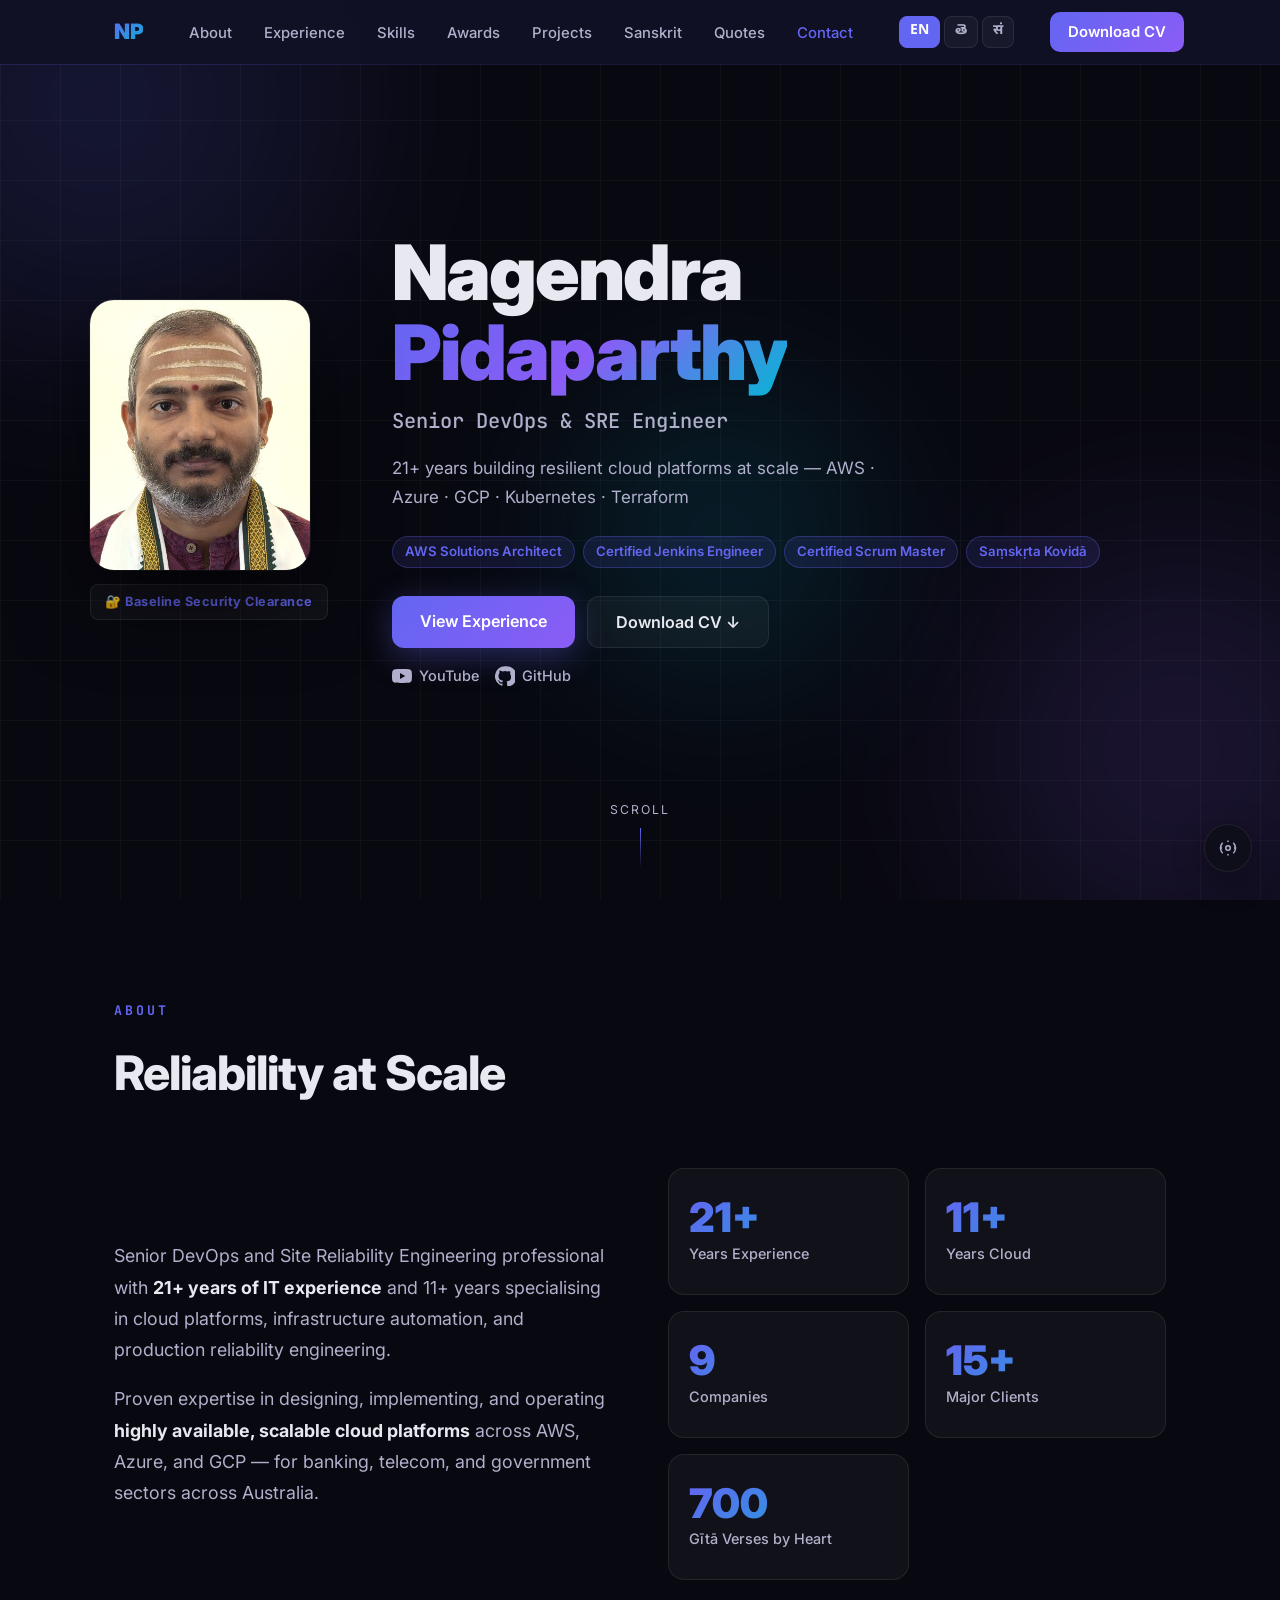
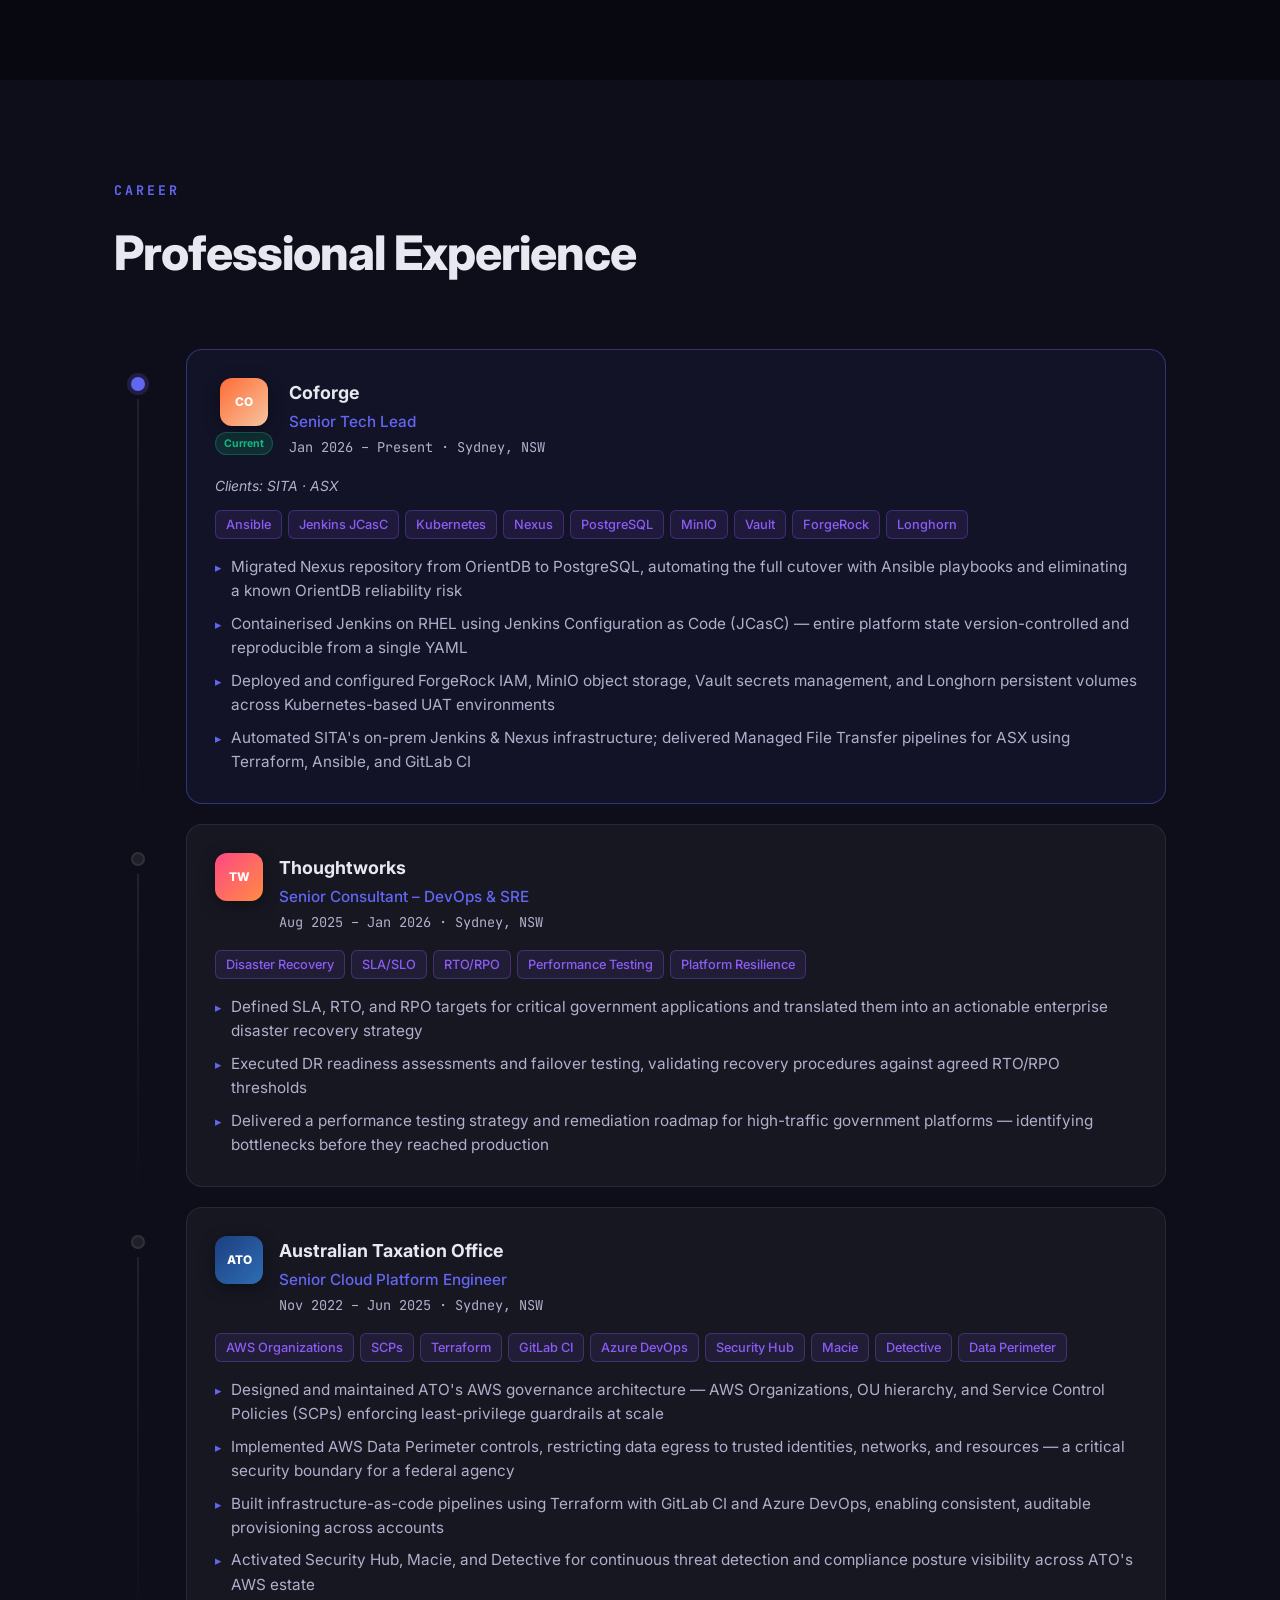
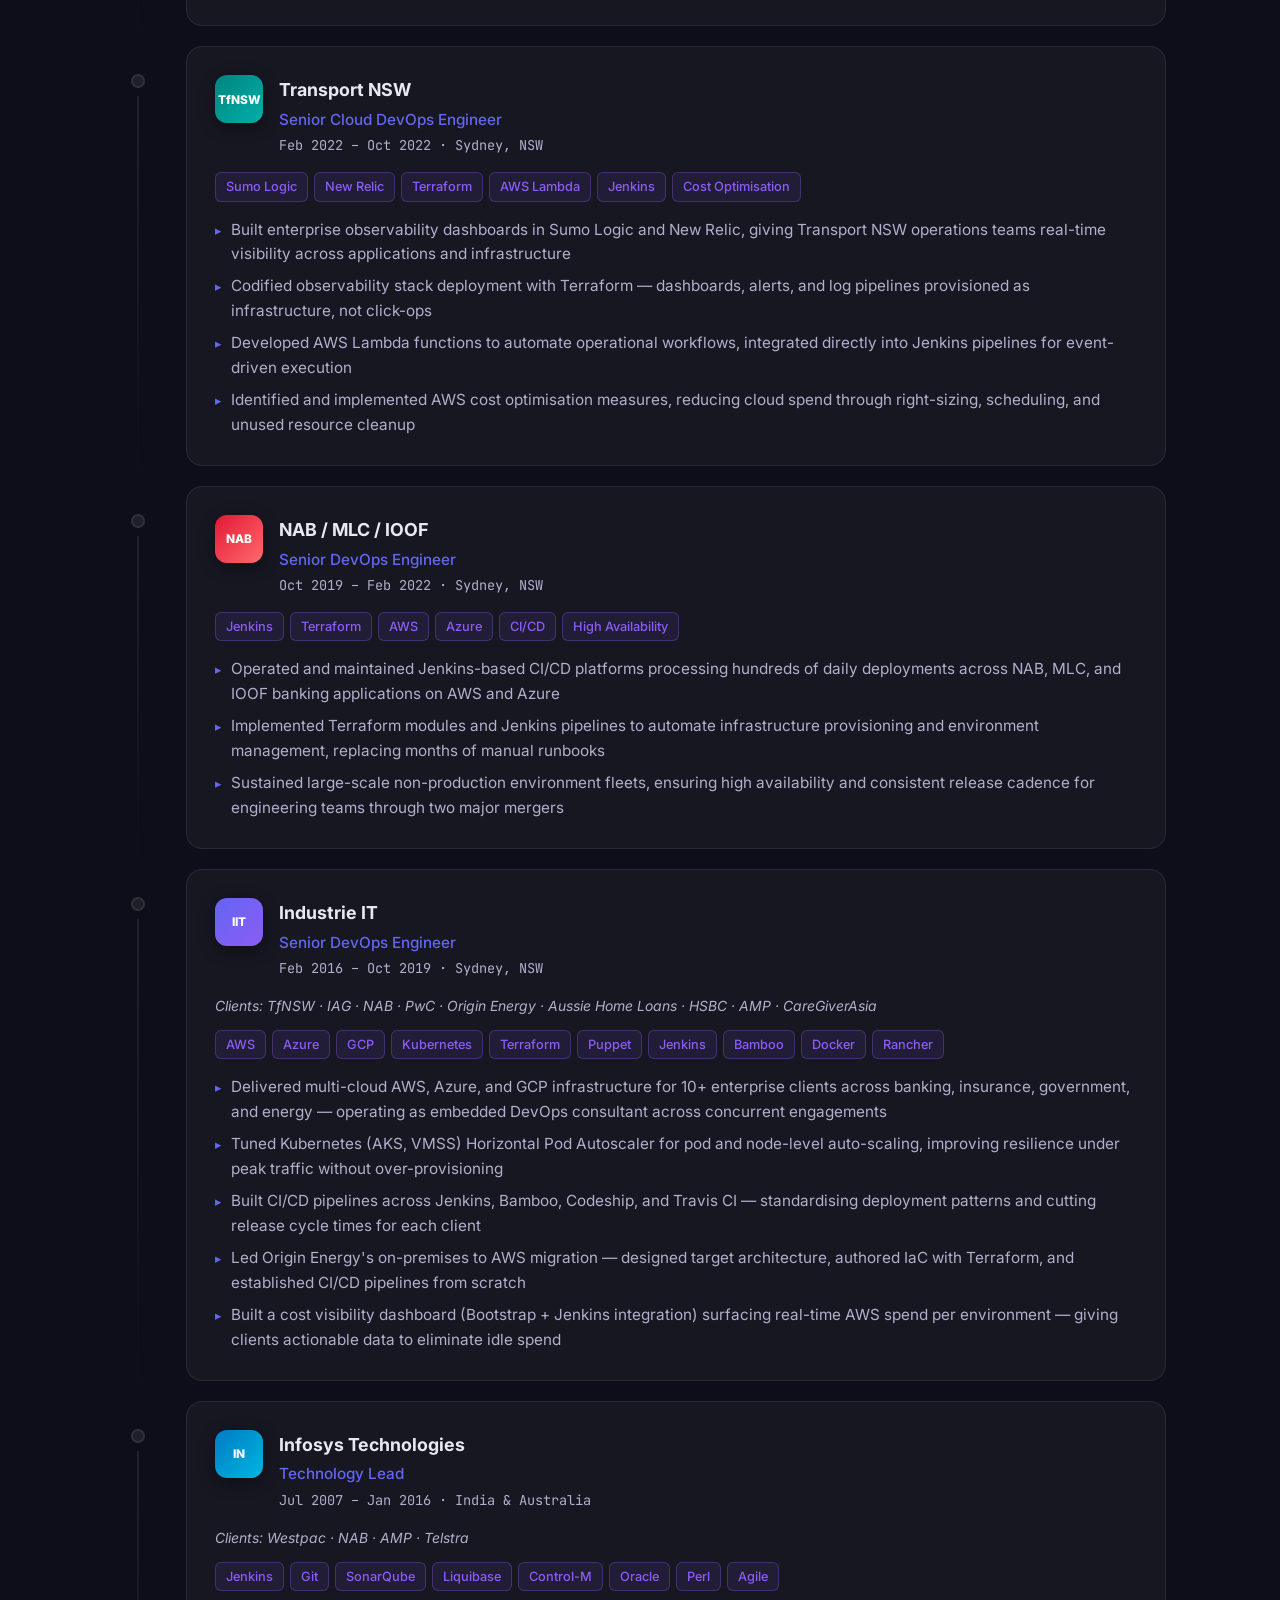
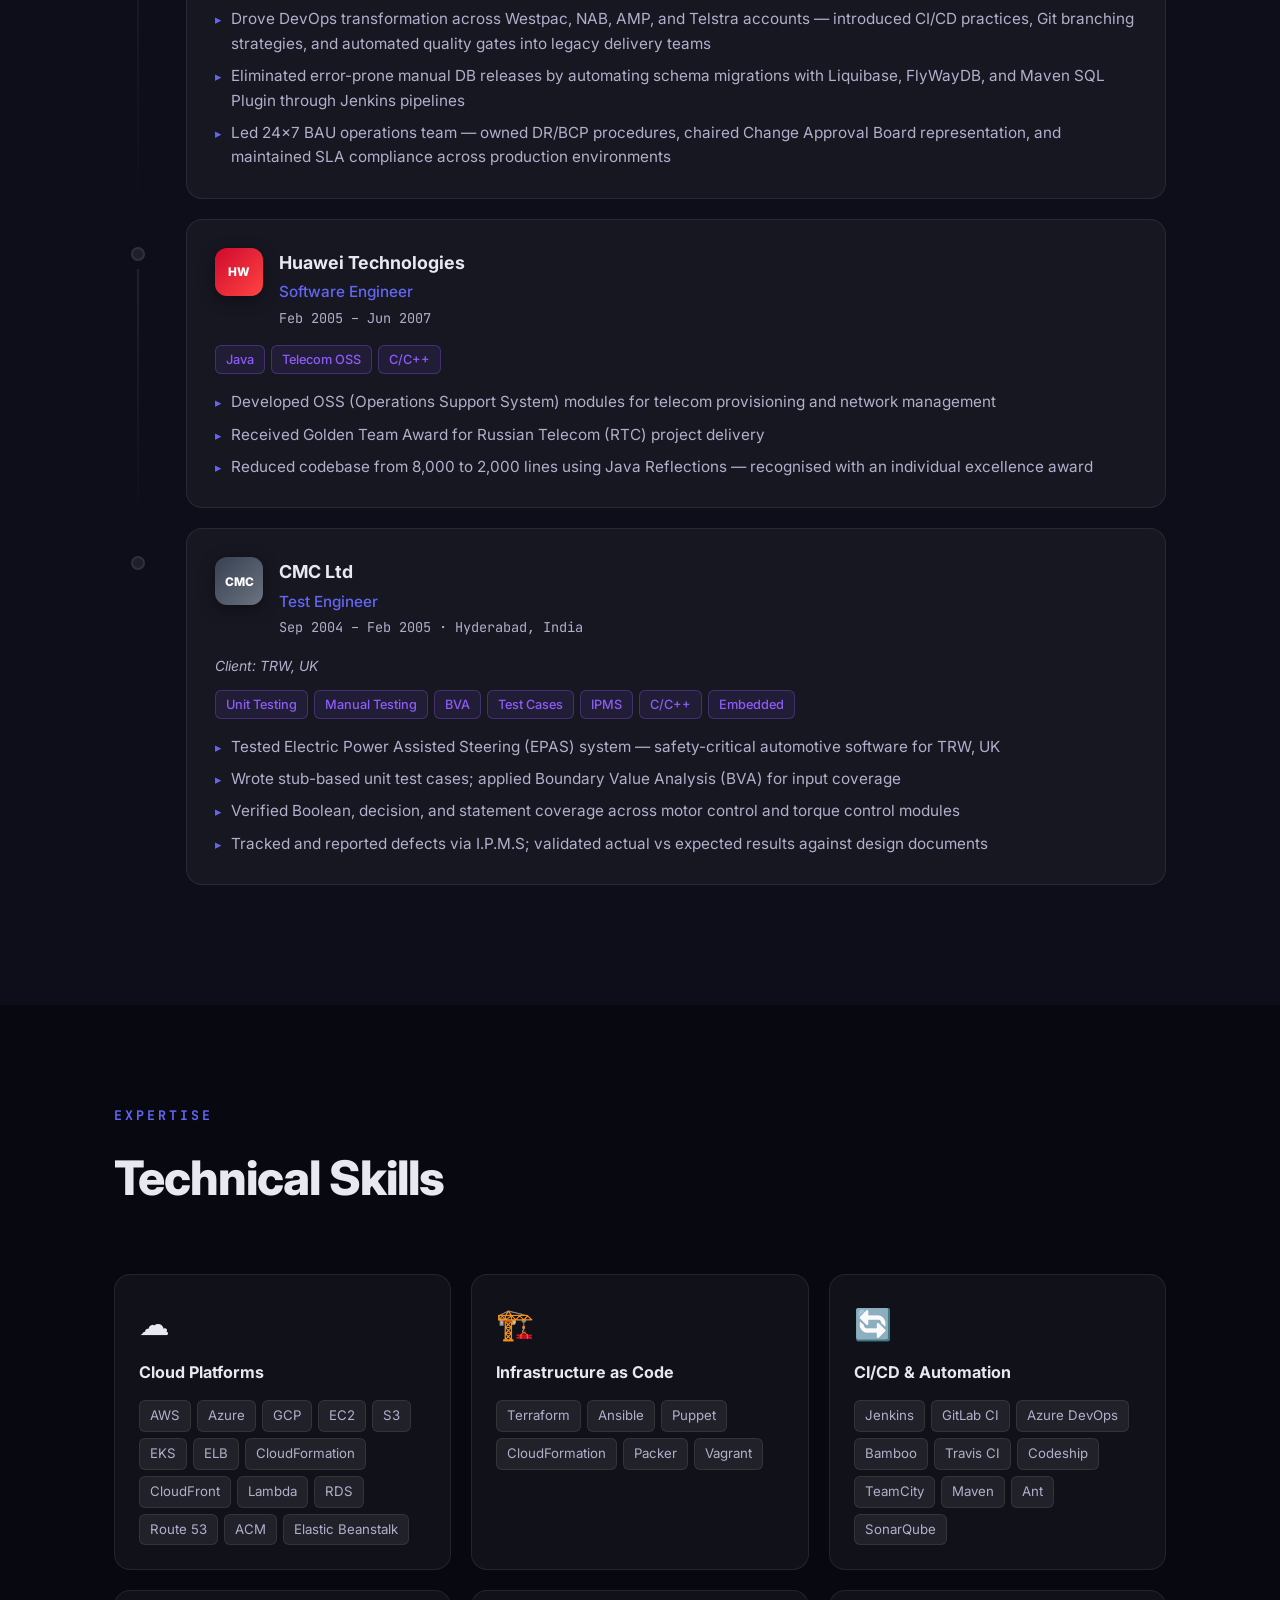
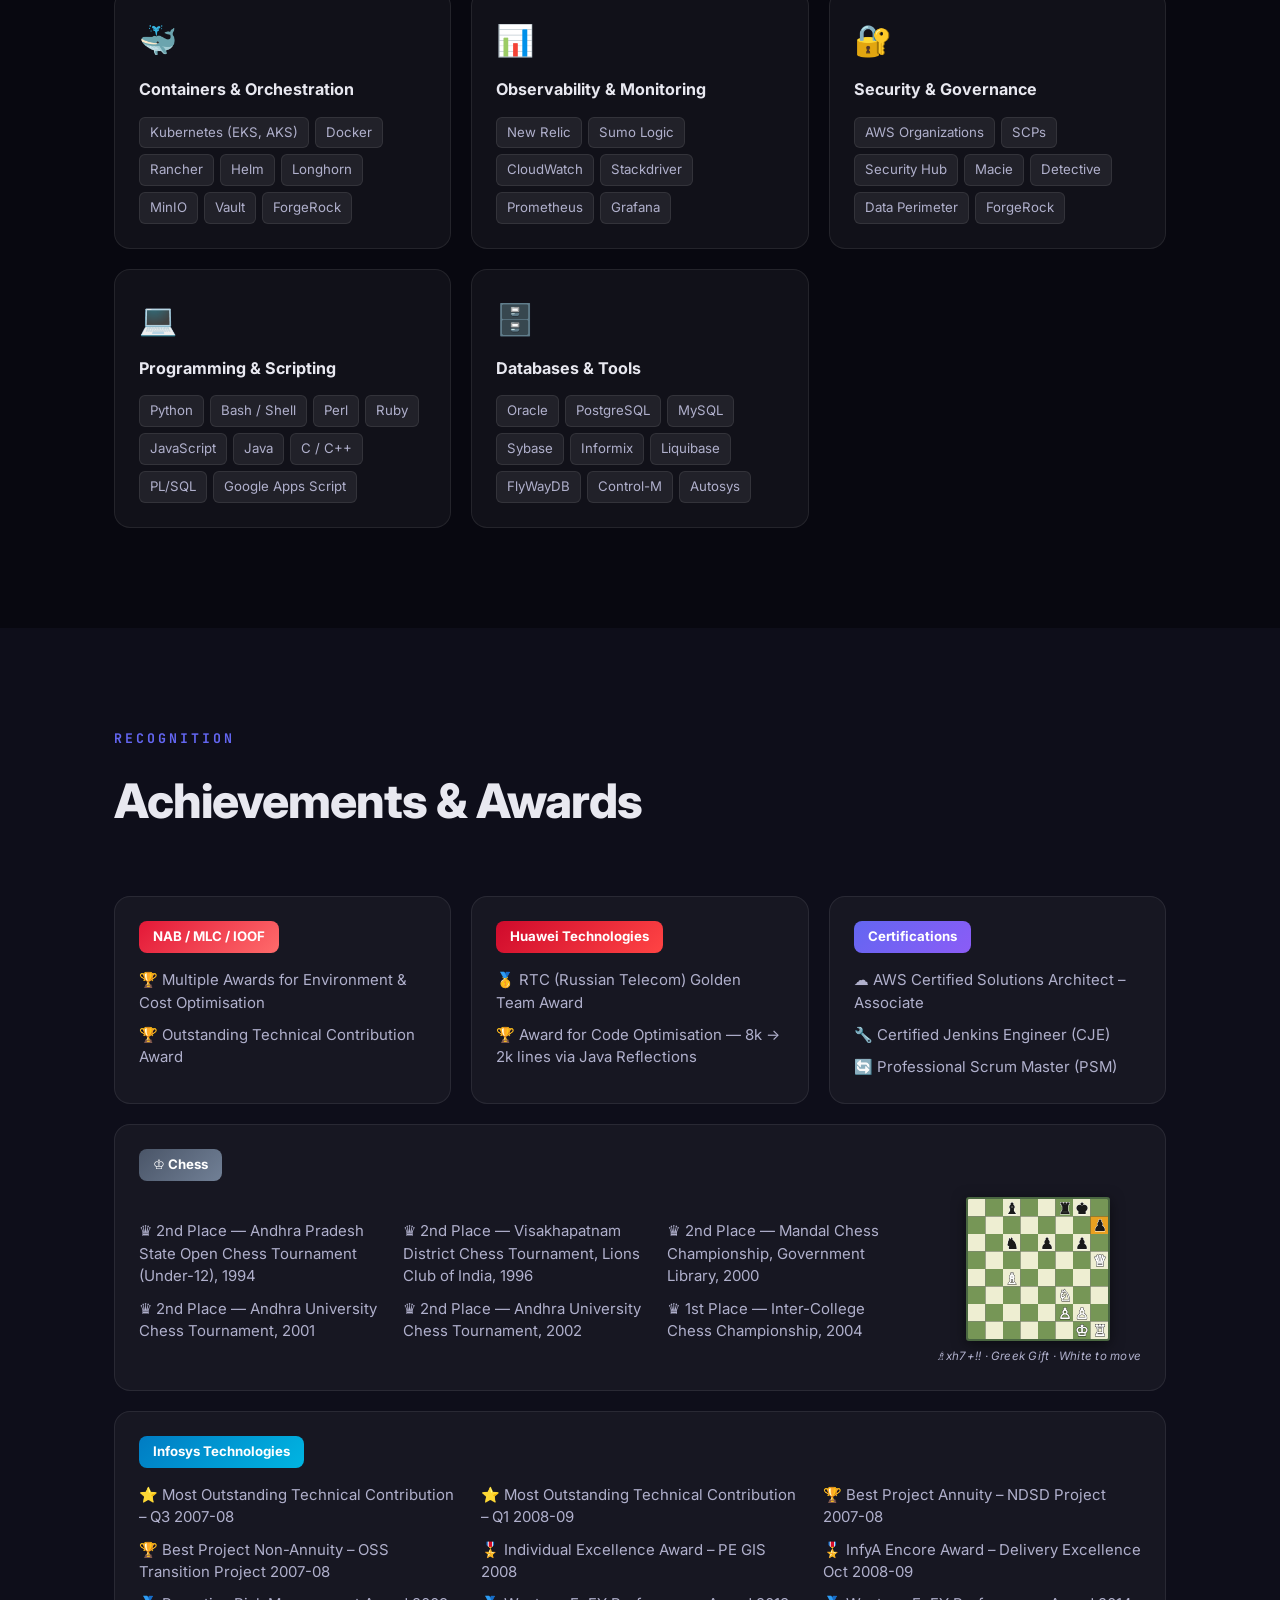
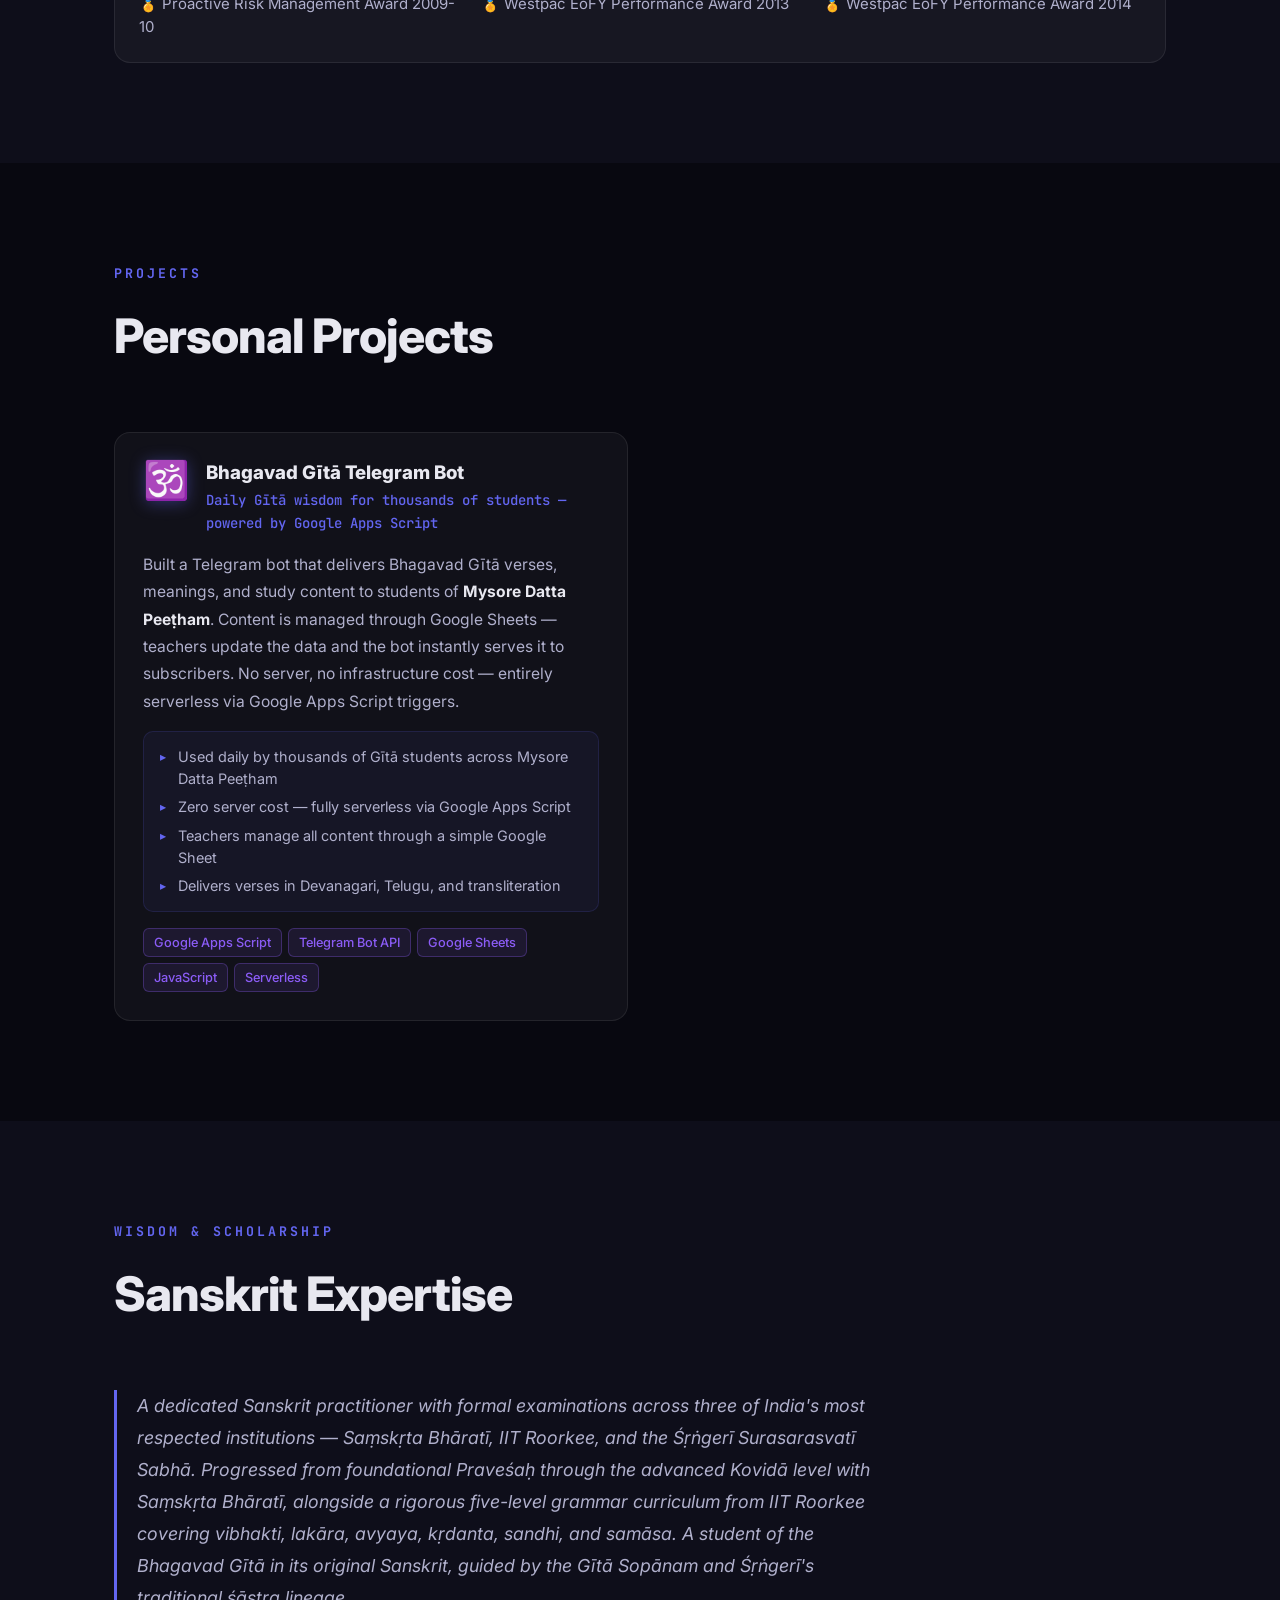
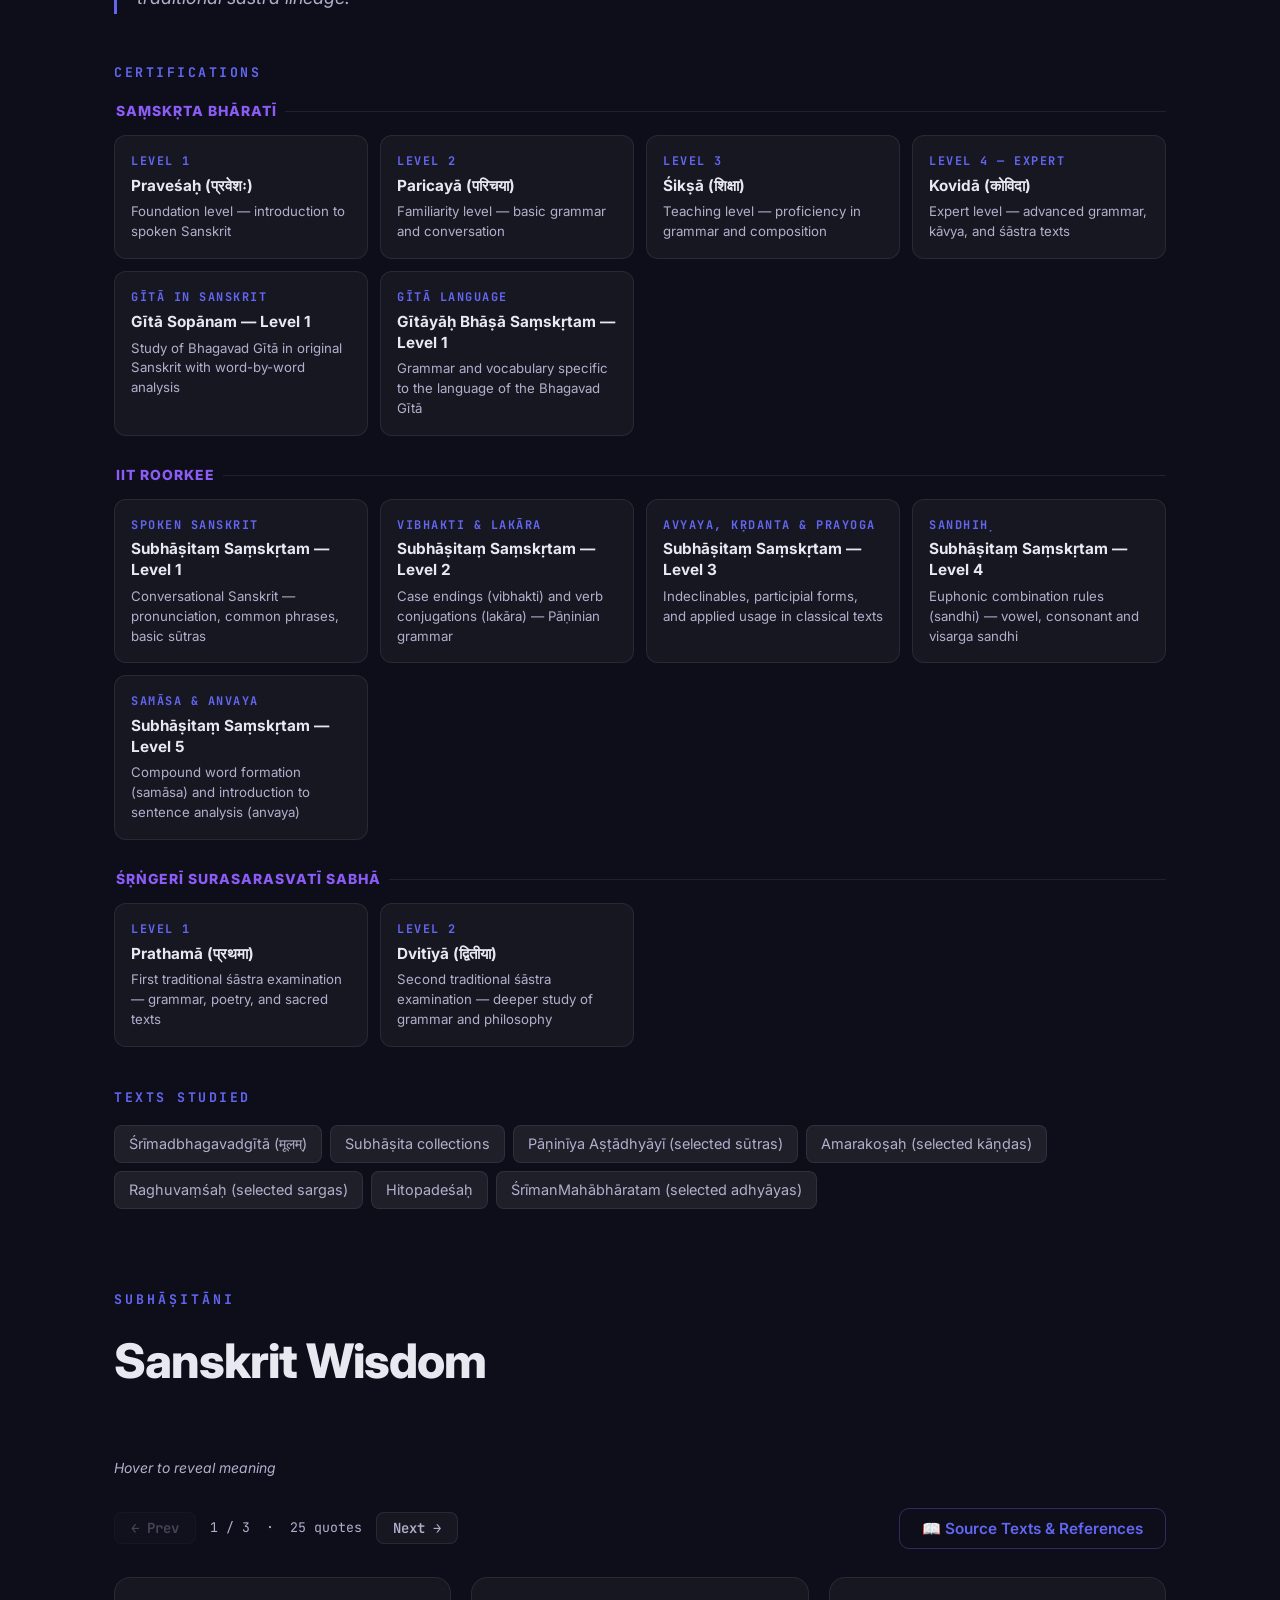
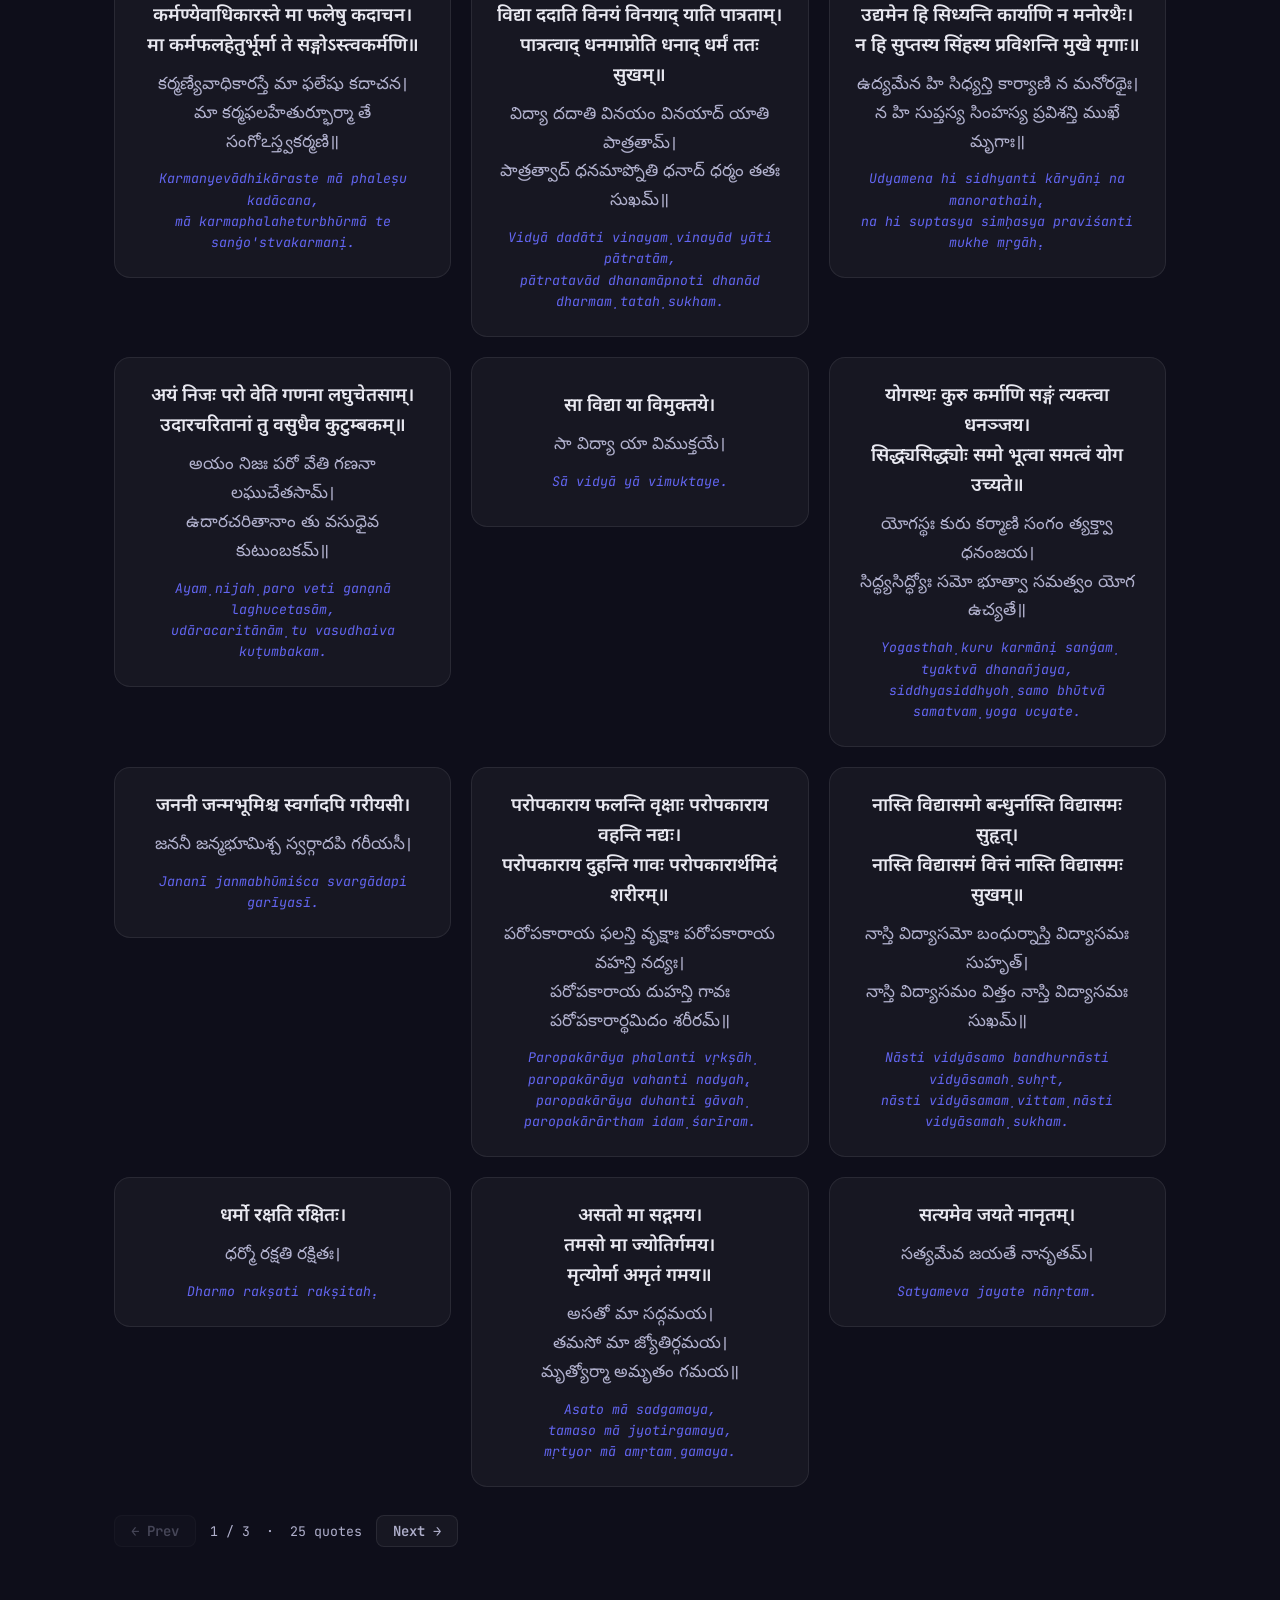
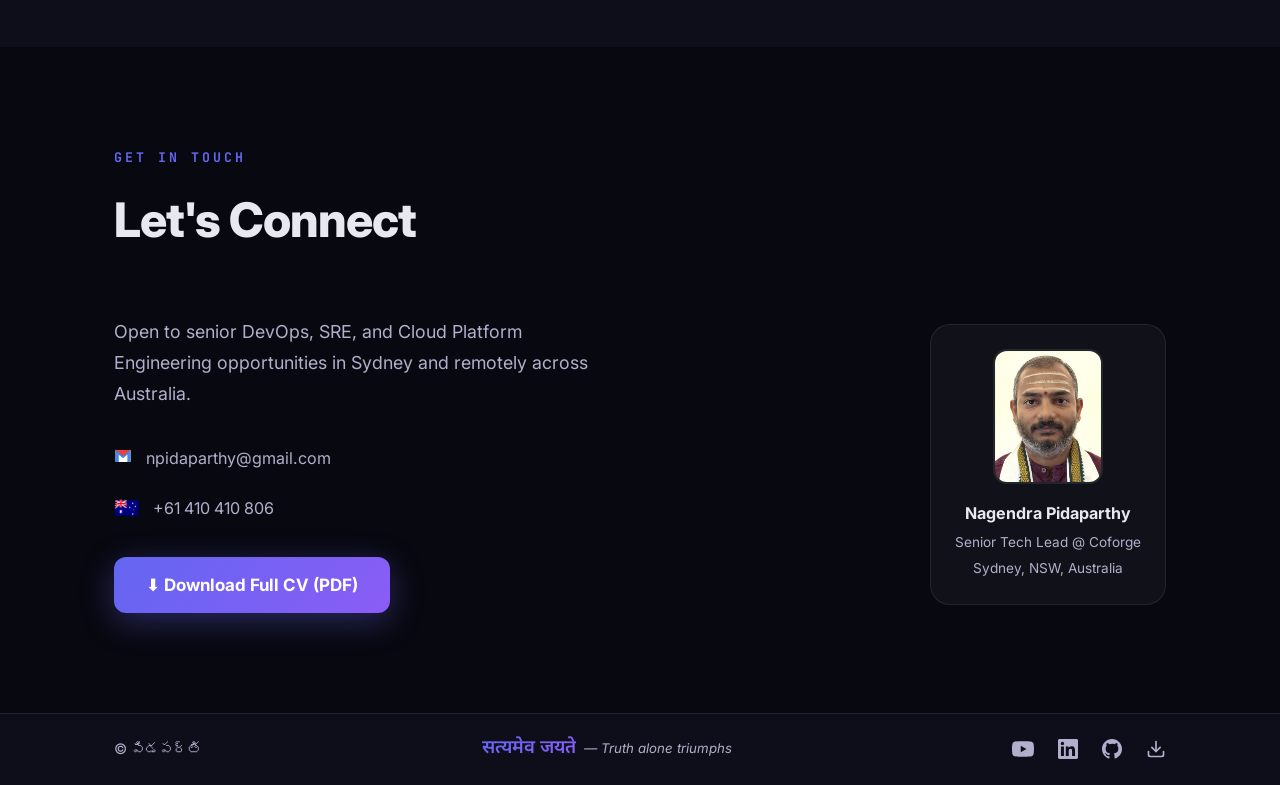
==== index.html @ a8249c7c "Initial portfolio — nagendra.work" ====
<!DOCTYPE html>
<html lang="en">
<head>
  <meta charset="UTF-8" />
  <meta name="viewport" content="width=device-width, initial-scale=1.0" />
  <title>Nagendra Pidaparthy – Senior DevOps & SRE Engineer</title>
  <meta name="description" content="Senior DevOps & SRE professional with 21+ years of experience. Sanskrit scholar. Sydney, NSW." />
  <link rel="preconnect" href="https://fonts.googleapis.com" />
  <link rel="preconnect" href="https://fonts.gstatic.com" crossorigin />
  <link href="https://fonts.googleapis.com/css2?family=Inter:wght@300;400;500;600;700;800;900&family=JetBrains+Mono:wght@400;500&family=Noto+Sans+Telugu:wght@400;600;700&family=Noto+Sans+Devanagari:wght@400;600;700&display=swap" rel="stylesheet" />
  <!-- Load data + theme before styles to avoid flash -->
  <script src="js/cv-data.js"></script>
  <script src="js/theme.js"></script>
  <link rel="stylesheet" href="css/style.css" />
  <link rel="stylesheet" href="css/theme-panel.css" />
  <link rel="stylesheet" href="css/gallery.css" />
  <link rel="stylesheet" href="css/sanskrit.css" />
  <link rel="stylesheet" href="css/lang.css" />
  <link rel="stylesheet" href="css/projects.css" />
</head>
<body>

  <!-- NAV -->
  <nav id="navbar">
    <div class="nav-inner">
      <a href="#hero" class="nav-logo">NP</a>
      <ul class="nav-links">
        <li><a href="#about"      data-i18n="nav_about">About</a></li>
        <li><a href="#experience" data-i18n="nav_experience">Experience</a></li>
        <li><a href="#skills"     data-i18n="nav_skills">Skills</a></li>
        <li><a href="#awards"     data-i18n="nav_awards">Awards</a></li>
        <li><a href="#projects"   data-i18n="nav_projects">Projects</a></li>
        <li><a href="#gallery"    data-i18n="nav_gallery">Gallery</a></li>
        <li><a href="#sanskrit"   data-i18n="nav_sanskrit">Sanskrit</a></li>
        <li><a href="#quotes"     data-i18n="nav_quotes">Quotes</a></li>
        <li><a href="#contact"    data-i18n="nav_contact">Contact</a></li>
      </ul>
      <!-- lang switcher injected by i18n.js -->
      <a href="#" class="btn-nav js-cv-link" download data-i18n="nav_download">Download CV</a>
      <button class="nav-hamburger" id="hamburger" aria-label="Menu">
        <span></span><span></span><span></span>
      </button>
    </div>
  </nav>

  <!-- HERO -->
  <section id="hero">
    <div class="hero-bg">
      <div class="hero-orb orb1"></div>
      <div class="hero-orb orb2"></div>
      <div class="hero-orb orb3"></div>
      <div class="grid-overlay"></div>
    </div>
    <div class="hero-content">
      <div class="hero-photo-wrap">
        <img src="" alt="" class="hero-photo js-photo" />
        <div class="clearance-badge">🔐 Baseline Security Clearance</div>
      </div>
      <div class="hero-text">
        <div class="hero-badge js-available"></div>
        <h1 class="hero-name js-hero-name"></h1>
        <p class="hero-title js-title"></p>
        <p class="hero-sub js-tagline"></p>
        <div class="hero-certs js-certs"></div>
        <div class="hero-actions">
          <a href="#experience" class="btn-primary" data-i18n="hero_cta1">View Experience</a>
          <a href="#" class="btn-secondary js-cv-link" download data-i18n="hero_cta2">Download CV ↓</a>
        </div>
        <div class="hero-socials">
          <a href="#" class="hero-social-link js-hero-yt-link" target="_blank" rel="noopener" aria-label="YouTube">
            <svg width="20" height="20" viewBox="0 0 24 24" fill="currentColor"><path d="M23.5 6.2a3 3 0 0 0-2.1-2.1C19.5 3.6 12 3.6 12 3.6s-7.5 0-9.4.5A3 3 0 0 0 .5 6.2C0 8.1 0 12 0 12s0 3.9.5 5.8a3 3 0 0 0 2.1 2.1c1.9.5 9.4.5 9.4.5s7.5 0 9.4-.5a3 3 0 0 0 2.1-2.1C24 15.9 24 12 24 12s0-3.9-.5-5.8zM9.6 15.6V8.4l6.3 3.6-6.3 3.6z"/></svg>
            YouTube
          </a>
          <a href="#" class="hero-social-link js-hero-gh-link" target="_blank" rel="noopener" aria-label="GitHub">
            <svg width="20" height="20" viewBox="0 0 24 24" fill="currentColor"><path d="M12 .3a12 12 0 0 0-3.8 23.4c.6.1.8-.3.8-.6v-2c-3.3.7-4-1.6-4-1.6-.6-1.4-1.4-1.8-1.4-1.8-1-.7.1-.7.1-.7 1.2.1 1.8 1.2 1.8 1.2 1 1.8 2.8 1.3 3.5 1 .1-.8.4-1.3.7-1.6-2.7-.3-5.5-1.3-5.5-5.9 0-1.3.5-2.4 1.2-3.2 0-.4-.5-1.6.2-3.2 0 0 1-.3 3.3 1.2a11.5 11.5 0 0 1 6 0C17 6.1 18 6.4 18 6.4c.7 1.6.2 2.8.1 3.2.8.8 1.2 1.9 1.2 3.2 0 4.6-2.8 5.6-5.5 5.9.4.4.8 1.1.8 2.2v3.3c0 .3.2.7.8.6A12 12 0 0 0 12 .3"/></svg>
            GitHub
          </a>
        </div>
      </div>
    </div>
    <div class="scroll-hint">
      <span>scroll</span>
      <div class="scroll-line"></div>
    </div>
  </section>

  <!-- ABOUT -->
  <section id="about" class="section">
    <div class="container">
      <div class="section-label" data-i18n="lbl_about">About</div>
      <h2 class="section-title" data-i18n="ttl_about">Reliability at Scale</h2>
      <div class="about-grid">
        <div class="about-text js-about-text"></div>
        <div class="about-stats js-about-stats"></div>
      </div>
    </div>
  </section>

  <!-- EXPERIENCE -->
  <section id="experience" class="section section-dark">
    <div class="container">
      <div class="section-label" data-i18n="lbl_career">Career</div>
      <h2 class="section-title" data-i18n="ttl_experience">Professional Experience</h2>
      <div class="timeline js-timeline"></div>
    </div>
  </section>

  <!-- SKILLS -->
  <section id="skills" class="section">
    <div class="container">
      <div class="section-label" data-i18n="lbl_expertise">Expertise</div>
      <h2 class="section-title" data-i18n="ttl_skills">Technical Skills</h2>
      <div class="skills-grid js-skills-grid"></div>
    </div>
  </section>

  <!-- AWARDS -->
  <section id="awards" class="section section-dark">
    <div class="container">
      <div class="section-label" data-i18n="lbl_recognition">Recognition</div>
      <h2 class="section-title" data-i18n="ttl_awards">Achievements &amp; Awards</h2>
      <div class="awards-grid js-awards-grid"></div>
    </div>
  </section>

  <!-- PROJECTS -->
  <section id="projects" class="section">
    <div class="container">
      <div class="section-label" data-i18n="lbl_projects">Projects</div>
      <h2 class="section-title" data-i18n="ttl_projects">Personal Projects</h2>
      <div class="projects-grid js-projects-grid"></div>
    </div>
  </section>

  <!-- GALLERY -->
  <section id="gallery" class="section">
    <div class="container">
      <div class="section-label" data-i18n="lbl_gallery">Gallery</div>
      <h2 class="section-title" data-i18n="ttl_gallery">Photo Gallery</h2>
      <div class="gallery-grid js-gallery-grid"></div>
    </div>
  </section>

  <!-- SANSKRIT EXPERTISE + QUOTES -->
  <section id="sanskrit" class="section section-dark">
    <div class="container">
      <div class="section-label" data-i18n="lbl_wisdom">Wisdom &amp; Scholarship</div>
      <h2 class="section-title" data-i18n="ttl_sanskrit">Sanskrit Expertise</h2>
      <div class="sanskrit-wrapper js-sanskrit-wrapper"></div>
    </div>

    <div id="quotes" class="container" style="margin-top:80px">
      <div class="section-label" data-i18n="lbl_subhashita">Subhāṣitāni</div>
      <h2 class="section-title" data-i18n="ttl_quotes">Sanskrit Wisdom</h2>
      <p class="quotes-hint" data-i18n="sa_flip_hint">Hover to reveal meaning</p>
      <div class="quotes-grid js-quotes-grid"></div>
    </div>
  </section>

  <!-- CONTACT -->
  <section id="contact" class="section">
    <div class="container">
      <div class="section-label" data-i18n="lbl_touch">Get in Touch</div>
      <h2 class="section-title" data-i18n="ttl_contact">Let's Connect</h2>
      <div class="contact-wrapper">
        <div class="contact-info">
          <p class="contact-intro" data-i18n="contact_intro">Open to senior DevOps, SRE, and Cloud Platform Engineering opportunities in Sydney and remotely across Australia.</p>
          <div class="contact-links">
            <a href="#" class="contact-link js-email">
              <span class="contact-icon"><svg width="18" height="18" viewBox="0 0 48 48" fill="none" xmlns="http://www.w3.org/2000/svg"><path d="M6 12L24 26L42 12" stroke="none"/><rect x="4" y="8" width="40" height="32" rx="3" fill="#fff"/><path d="M4 8l20 16L44 8" fill="none" stroke="#EA4335" stroke-width="3"/><path d="M4 8v32h8V20L4 8z" fill="#34A853"/><path d="M44 8v32h-8V20L44 8z" fill="#FBBC05"/><path d="M4 40h8V20L24 30l12-10v20h8V8H4v32z" fill="#4285F4"/><path d="M4 8l20 16L44 8H4z" fill="#EA4335"/></svg></span>
              <span></span>
            </a>
            <a href="#" class="contact-link js-phone">
              <span class="contact-icon">🇦🇺</span>
              <span></span>
            </a>
          </div>
          <a href="#" download class="btn-download js-cv-link" data-i18n="contact_dl">⬇ Download Full CV (PDF)</a>
        </div>
        <div class="contact-card">
          <div class="contact-photo-wrap">
            <img src="" alt="" class="js-photo" />
          </div>
          <div class="contact-card-info">
            <strong class="js-card-name"></strong>
            <span class="js-card-role"></span>
            <span class="js-card-loc"></span>
          </div>
        </div>
      </div>
    </div>
  </section>

  <!-- FOOTER -->
  <footer>
    <div class="container footer-inner">
      <p data-i18n="footer_copy">© <span class="js-footer-year"></span> పిడపర్తి</p>
      <div class="footer-quote">
        <span class="footer-quote-text">सत्यमेव जयते</span>
        <span class="footer-quote-iast">— Truth alone triumphs</span>
      </div>
      <div class="footer-links">
        <a href="https://www.youtube.com/@samskruti.info.1" target="_blank" rel="noopener" aria-label="YouTube" class="footer-social-link footer-yt-link">
          <svg width="22" height="22" viewBox="0 0 24 24" fill="currentColor" xmlns="http://www.w3.org/2000/svg">
            <path d="M23.498 6.186a3.016 3.016 0 0 0-2.122-2.136C19.505 3.545 12 3.545 12 3.545s-7.505 0-9.377.505A3.017 3.017 0 0 0 .502 6.186C0 8.07 0 12 0 12s0 3.93.502 5.814a3.016 3.016 0 0 0 2.122 2.136c1.871.505 9.376.505 9.376.505s7.505 0 9.377-.505a3.015 3.015 0 0 0 2.122-2.136C24 15.93 24 12 24 12s0-3.93-.502-5.814zM9.545 15.568V8.432L15.818 12l-6.273 3.568z"/>
          </svg>
        </a>
        <a href="https://www.linkedin.com/in/npidaparthy/" target="_blank" rel="noopener" aria-label="LinkedIn" class="footer-social-link footer-li-link">
          <svg width="20" height="20" viewBox="0 0 24 24" fill="currentColor" xmlns="http://www.w3.org/2000/svg">
            <path d="M20.447 20.452h-3.554v-5.569c0-1.328-.027-3.037-1.852-3.037-1.853 0-2.136 1.445-2.136 2.939v5.667H9.351V9h3.414v1.561h.046c.477-.9 1.637-1.85 3.37-1.85 3.601 0 4.267 2.37 4.267 5.455v6.286zM5.337 7.433a2.062 2.062 0 0 1-2.063-2.065 2.064 2.064 0 1 1 2.063 2.065zm1.782 13.019H3.555V9h3.564v11.452zM22.225 0H1.771C.792 0 0 .774 0 1.729v20.542C0 23.227.792 24 1.771 24h20.451C23.2 24 24 23.227 24 22.271V1.729C24 .774 23.2 0 22.222 0h.003z"/>
          </svg>
        </a>
        <a href="#" class="js-github-link footer-social-link footer-gh-link" target="_blank" rel="noopener" aria-label="GitHub">
          <svg width="20" height="20" viewBox="0 0 24 24" fill="currentColor" xmlns="http://www.w3.org/2000/svg">
            <path d="M12 0C5.374 0 0 5.373 0 12c0 5.302 3.438 9.8 8.207 11.387.599.111.793-.261.793-.577v-2.234c-3.338.726-4.033-1.416-4.033-1.416-.546-1.387-1.333-1.756-1.333-1.756-1.089-.745.083-.729.083-.729 1.205.084 1.839 1.237 1.839 1.237 1.07 1.834 2.807 1.304 3.492.997.107-.775.418-1.305.762-1.604-2.665-.305-5.467-1.334-5.467-5.931 0-1.311.469-2.381 1.236-3.221-.124-.303-.535-1.524.117-3.176 0 0 1.008-.322 3.301 1.23A11.509 11.509 0 0 1 12 5.803c1.02.005 2.047.138 3.006.404 2.291-1.552 3.297-1.23 3.297-1.23.653 1.653.242 2.874.118 3.176.77.84 1.235 1.911 1.235 3.221 0 4.609-2.807 5.624-5.479 5.921.43.372.823 1.102.823 2.222v3.293c0 .319.192.694.801.576C20.566 21.797 24 17.3 24 12c0-6.627-5.373-12-12-12z"/>
          </svg>
        </a>
        <a href="#" class="js-cv-link footer-social-link footer-cv-link" download aria-label="Download CV">
          <svg width="20" height="20" viewBox="0 0 24 24" fill="none" stroke="currentColor" stroke-width="2" stroke-linecap="round" stroke-linejoin="round"><path d="M21 15v4a2 2 0 0 1-2 2H5a2 2 0 0 1-2-2v-4"/><polyline points="7 10 12 15 17 10"/><line x1="12" y1="15" x2="12" y2="3"/></svg>
        </a>
      </div>
    </div>
  </footer>

  <!-- MOBILE FIXED BOTTOM BAR -->
  <div class="mobile-bottom-bar">
    <a href="https://www.youtube.com/@samskruti.info.1" target="_blank" rel="noopener" aria-label="YouTube" class="mbb-link mbb-yt">
      <svg width="24" height="24" viewBox="0 0 24 24" fill="currentColor"><path d="M23.498 6.186a3.016 3.016 0 0 0-2.122-2.136C19.505 3.545 12 3.545 12 3.545s-7.505 0-9.377.505A3.017 3.017 0 0 0 .502 6.186C0 8.07 0 12 0 12s0 3.93.502 5.814a3.016 3.016 0 0 0 2.122 2.136c1.871.505 9.376.505 9.376.505s7.505 0 9.377-.505a3.015 3.015 0 0 0 2.122-2.136C24 15.93 24 12 24 12s0-3.93-.502-5.814zM9.545 15.568V8.432L15.818 12l-6.273 3.568z"/></svg>
    </a>
    <a href="https://www.linkedin.com/in/npidaparthy/" target="_blank" rel="noopener" aria-label="LinkedIn" class="mbb-link mbb-li">
      <svg width="22" height="22" viewBox="0 0 24 24" fill="currentColor"><path d="M20.447 20.452h-3.554v-5.569c0-1.328-.027-3.037-1.852-3.037-1.853 0-2.136 1.445-2.136 2.939v5.667H9.351V9h3.414v1.561h.046c.477-.9 1.637-1.85 3.37-1.85 3.601 0 4.267 2.37 4.267 5.455v6.286zM5.337 7.433a2.062 2.062 0 0 1-2.063-2.065 2.064 2.064 0 1 1 2.063 2.065zm1.782 13.019H3.555V9h3.564v11.452zM22.225 0H1.771C.792 0 0 .774 0 1.729v20.542C0 23.227.792 24 1.771 24h20.451C23.2 24 24 23.227 24 22.271V1.729C24 .774 23.2 0 22.222 0h.003z"/></svg>
    </a>
    <a href="#" class="mbb-link mbb-cv js-cv-link" download aria-label="Download CV">
      <svg width="22" height="22" viewBox="0 0 24 24" fill="none" stroke="currentColor" stroke-width="2" stroke-linecap="round" stroke-linejoin="round"><path d="M21 15v4a2 2 0 0 1-2 2H5a2 2 0 0 1-2-2v-4"/><polyline points="7 10 12 15 17 10"/><line x1="12" y1="15" x2="12" y2="3"/></svg>
    </a>
  </div>

  <!-- GLOSSARY MODAL -->
  <div id="glossary-modal" role="dialog" aria-modal="true" aria-labelledby="glossary-title">
    <div class="gm-backdrop" onclick="document.getElementById('glossary-modal').classList.remove('open')"></div>
    <div class="gm-panel">
      <div class="gm-header">
        <div>
          <div class="section-label" data-i18n="lbl_wisdom">Wisdom &amp; Scholarship</div>
          <h2 id="glossary-title" data-i18n="ttl_references">Sanskrit Source Texts</h2>
          <p class="gm-subtitle" data-i18n="lbl_ref_guide">A brief guide to the classical Sanskrit works quoted on this site.</p>
          <div class="refs-search-wrap">
            <span class="refs-search-icon">🔍</span>
            <input type="search" id="refs-search" data-i18n-placeholder="refs_search_hint" placeholder="Search texts…" autocomplete="off" />
          </div>
        </div>
        <button class="gm-close" onclick="document.getElementById('glossary-modal').classList.remove('open')" data-i18n="btn_close">✕ Close</button>
      </div>
      <div class="gm-body">
        <div class="gm-grid js-refs-grid">
        </div><!-- /gm-grid -->
      </div><!-- /gm-body -->
    </div><!-- /gm-panel -->
  </div><!-- /glossary-modal -->

  <script src="js/render.js"></script>
  <script src="js/i18n.js"></script>
  <script src="js/main.js"></script>
</body>
</html>
---- css/style.css ----
/* ── Reset & Base ── */
*, *::before, *::after { box-sizing: border-box; margin: 0; padding: 0; }

:root {
  --bg: #080810;
  --bg2: #0e0e1a;
  --surface: rgba(255,255,255,0.04);
  --surface2: rgba(255,255,255,0.07);
  --border: rgba(255,255,255,0.08);
  --text: #e8e8f0;
  --text-muted: #8b8ba8;
  --accent: #6366f1;
  --accent2: #8b5cf6;
  --accent3: #06b6d4;
  --green: #10b981;
  --radius: 16px;
  --shadow: 0 24px 64px rgba(0,0,0,0.5);
  --transition: 0.35s cubic-bezier(0.4,0,0.2,1);
}

html { scroll-behavior: smooth; font-size: 17px; }

body {
  background: var(--bg);
  color: var(--text);
  font-family: 'Inter', system-ui, sans-serif;
  line-height: 1.65;
  overflow-x: hidden;
}

a { color: inherit; text-decoration: none; }

img { max-width: 100%; display: block; }

strong { color: var(--text); }

/* ── Utility ── */
.container {
  max-width: 1100px;
  margin: 0 auto;
  padding: 0 24px;
}

.gradient-text {
  background: linear-gradient(135deg, var(--accent), var(--accent2), var(--accent3));
  -webkit-background-clip: text;
  -webkit-text-fill-color: transparent;
  background-clip: text;
}

/* ── NAV ── */
#navbar {
  position: fixed;
  top: 0; left: 0; right: 0;
  z-index: 100;
  transition: background var(--transition), box-shadow var(--transition);
  padding: 0;
  background: rgba(18,18,38,0.92);
  backdrop-filter: blur(14px);
  box-shadow: 0 1px 0 rgba(99,102,241,0.18);
}

[data-mode="light"] #navbar {
  background: rgba(248,248,252,0.85);
  box-shadow: 0 1px 0 rgba(0,0,0,0.08);
}

#navbar.scrolled {
  background: rgba(8,8,16,0.92);
  backdrop-filter: blur(20px);
  box-shadow: 0 1px 0 var(--border);
}

/* Nav links always readable on the dark scrolled bar regardless of light/dark mode */
#navbar.scrolled .nav-links a {
  color: rgba(255,255,255,0.65);
}
#navbar.scrolled .nav-links a:hover {
  color: #fff;
  background: rgba(255,255,255,0.08);
}

.nav-inner {
  max-width: 1100px;
  margin: 0 auto;
  padding: 0 24px;
  height: 64px;
  display: flex;
  align-items: center;
  gap: 32px;
}

.nav-logo {
  font-size: 1.25rem;
  font-weight: 900;
  background: linear-gradient(135deg, var(--accent), var(--accent3));
  -webkit-background-clip: text;
  -webkit-text-fill-color: transparent;
  background-clip: text;
  letter-spacing: -0.5px;
  flex-shrink: 0;
}

.nav-links {
  display: flex;
  list-style: none;
  gap: 4px;
  flex: 1;
}

.nav-links a {
  padding: 6px 14px;
  border-radius: 8px;
  font-size: 0.875rem;
  font-weight: 500;
  color: var(--text-muted);
  transition: color var(--transition), background var(--transition);
}

.nav-links a:hover { color: var(--text); background: var(--surface); }

.btn-nav {
  padding: 8px 18px;
  border-radius: 10px;
  font-size: 0.875rem;
  font-weight: 600;
  background: linear-gradient(135deg, var(--accent), var(--accent2));
  color: #fff;
  transition: opacity var(--transition), transform var(--transition);
  flex-shrink: 0;
}

.btn-nav:hover { opacity: 0.85; transform: translateY(-1px); }

.nav-hamburger {
  display: none;
  flex-direction: column;
  gap: 5px;
  background: none;
  border: none;
  cursor: pointer;
  padding: 4px;
  margin-left: auto;
}

.nav-hamburger span {
  display: block;
  width: 22px;
  height: 2px;
  background: var(--text);
  border-radius: 2px;
  transition: var(--transition);
}

/* ── HERO ── */
#hero {
  position: relative;
  min-height: 100vh;
  display: flex;
  align-items: center;
  overflow: hidden;
  padding: 80px 24px 60px;
}

.hero-bg {
  position: absolute;
  inset: 0;
  overflow: hidden;
}

.hero-orb {
  position: absolute;
  border-radius: 50%;
  filter: blur(80px);
  opacity: 0.18;
  animation: orb-float 8s ease-in-out infinite alternate;
}

.orb1 {
  width: 600px; height: 600px;
  background: radial-gradient(circle, var(--accent), transparent);
  top: -200px; left: -200px;
  animation-duration: 9s;
}

.orb2 {
  width: 500px; height: 500px;
  background: radial-gradient(circle, var(--accent2), transparent);
  bottom: -100px; right: -150px;
  animation-duration: 11s;
  animation-delay: -3s;
}

.orb3 {
  width: 350px; height: 350px;
  background: radial-gradient(circle, var(--accent3), transparent);
  top: 40%; right: 30%;
  animation-duration: 7s;
  animation-delay: -5s;
}

@keyframes orb-float {
  from { transform: translate(0, 0) scale(1); }
  to   { transform: translate(40px, -30px) scale(1.1); }
}

.grid-overlay {
  position: absolute;
  inset: 0;
  background-image:
    linear-gradient(rgba(255,255,255,0.03) 1px, transparent 1px),
    linear-gradient(90deg, rgba(255,255,255,0.03) 1px, transparent 1px);
  background-size: 60px 60px;
}

.hero-content {
  position: relative;
  z-index: 2;
  max-width: 1100px;
  margin: 0 auto;
  display: flex;
  align-items: center;
  gap: 64px;
  width: 100%;
}

.hero-photo-wrap {
  position: relative;
  flex-shrink: 0;
}

.hero-photo {
  width: 220px;
  height: 270px;
  object-fit: cover;
  object-position: center top;
  border-radius: 24px;
  position: relative;
  z-index: 2;
  box-shadow: 0 32px 80px rgba(0,0,0,0.6), 0 0 0 1px var(--border);
}

.hero-photo-ring {
  position: absolute;
  inset: -8px;
  border-radius: 32px;
  background: linear-gradient(135deg, var(--accent), var(--accent2), var(--accent3));
  z-index: 1;
  opacity: 0.5;
  filter: blur(16px);
}

.clearance-badge {
  margin-top: 14px;
  text-align: center;
  font-size: 0.75rem;
  font-weight: 700;
  letter-spacing: 0.5px;
  padding: 6px 14px;
  border-radius: 8px;
  background: var(--surface);
  border: 1px solid var(--border);
  color: var(--accent);
  white-space: nowrap;
}

.hero-badge {
  display: inline-flex;
  align-items: center;
  gap: 8px;
  font-size: 0.8rem;
  font-weight: 500;
  color: var(--green);
  background: rgba(16,185,129,0.1);
  border: 1px solid rgba(16,185,129,0.25);
  border-radius: 100px;
  padding: 5px 14px;
  margin-bottom: 20px;
}

.badge-dot {
  width: 7px; height: 7px;
  border-radius: 50%;
  background: var(--green);
  animation: pulse 2s ease-in-out infinite;
}

@keyframes pulse {
  0%, 100% { box-shadow: 0 0 0 0 rgba(16,185,129,0.4); }
  50% { box-shadow: 0 0 0 6px rgba(16,185,129,0); }
}

.hero-name {
  font-size: clamp(2.5rem, 6vw, 4.5rem);
  font-weight: 900;
  line-height: 1.05;
  letter-spacing: -2px;
  margin-bottom: 12px;
  color: var(--text);
}

.hero-title {
  font-size: 1.2rem;
  font-weight: 500;
  color: var(--text-muted);
  margin-bottom: 16px;
  font-family: 'JetBrains Mono', monospace;
}

.hero-sub {
  font-size: 1rem;
  color: var(--text-muted);
  max-width: 520px;
  margin-bottom: 24px;
  line-height: 1.7;
}

.hero-certs {
  display: flex;
  flex-wrap: wrap;
  gap: 8px;
  margin-bottom: 28px;
}

.cert-badge {
  font-size: 0.78rem;
  font-weight: 600;
  padding: 4px 12px;
  border-radius: 100px;
  background: rgba(99,102,241,0.12);
  border: 1px solid rgba(99,102,241,0.3);
  color: var(--accent);
}

.hero-actions {
  display: flex;
  gap: 12px;
  flex-wrap: wrap;
}

.btn-primary {
  padding: 12px 28px;
  border-radius: 12px;
  font-size: 0.95rem;
  font-weight: 600;
  background: linear-gradient(135deg, var(--accent), var(--accent2));
  color: #fff;
  transition: opacity var(--transition), transform var(--transition), box-shadow var(--transition);
  box-shadow: 0 8px 32px rgba(99,102,241,0.35);
}

.btn-primary:hover {
  opacity: 0.9;
  transform: translateY(-2px);
  box-shadow: 0 12px 40px rgba(99,102,241,0.5);
}

.btn-secondary {
  padding: 12px 28px;
  border-radius: 12px;
  font-size: 0.95rem;
  font-weight: 600;
  background: var(--surface);
  border: 1px solid var(--border);
  color: var(--text);
  transition: background var(--transition), transform var(--transition);
}

.btn-secondary:hover {
  background: var(--surface2);
  transform: translateY(-2px);
}

.hero-socials {
  display: flex;
  gap: 16px;
  flex-wrap: wrap;
  margin-top: 16px;
}

.hero-social-link {
  display: inline-flex;
  align-items: center;
  gap: 7px;
  font-size: 0.85rem;
  font-weight: 500;
  color: var(--text-muted);
  transition: color var(--transition);
}

.hero-social-link:hover { color: var(--text); }

.js-hero-yt-link:hover { color: #ff4444; }
.js-hero-gh-link:hover { color: var(--text); }
[data-mode="dark"] .js-hero-gh-link:hover { color: #e0e0e0; }

.scroll-hint {
  position: absolute;
  bottom: 32px;
  left: 50%;
  transform: translateX(-50%);
  display: flex;
  flex-direction: column;
  align-items: center;
  gap: 8px;
  color: var(--text-muted);
  font-size: 0.72rem;
  letter-spacing: 2px;
  text-transform: uppercase;
  z-index: 2;
}

.scroll-line {
  width: 1px;
  height: 40px;
  background: linear-gradient(to bottom, var(--accent), transparent);
  animation: scroll-drop 2s ease-in-out infinite;
}

@keyframes scroll-drop {
  0% { opacity: 0; transform: scaleY(0); transform-origin: top; }
  50% { opacity: 1; transform: scaleY(1); }
  100% { opacity: 0; transform: scaleY(1) translateY(20px); }
}

/* ── SECTIONS ── */
.section { padding: 100px 0; }
.section-dark { background: var(--bg2); }

.section-label {
  font-size: 0.78rem;
  font-weight: 700;
  letter-spacing: 3px;
  text-transform: uppercase;
  color: var(--accent);
  margin-bottom: 12px;
  font-family: 'JetBrains Mono', monospace;
}

.section-title {
  font-size: clamp(1.8rem, 4vw, 2.8rem);
  font-weight: 800;
  letter-spacing: -1px;
  margin-bottom: 56px;
  color: var(--text);
}

/* ── ABOUT ── */
.about-grid {
  display: grid;
  grid-template-columns: 1fr 1fr;
  gap: 56px;
  align-items: center;
}

.about-text p {
  color: var(--text-muted);
  margin-bottom: 18px;
  font-size: 1.05rem;
  line-height: 1.75;
}

.about-text p:last-child { margin-bottom: 0; }

.about-stats {
  display: grid;
  grid-template-columns: 1fr 1fr;
  gap: 16px;
}

.stat-card {
  background: var(--surface);
  border: 1px solid var(--border);
  border-radius: var(--radius);
  padding: 28px 20px;
  display: flex;
  flex-direction: column;
  gap: 4px;
  transition: transform var(--transition), background var(--transition);
}

.stat-card:hover {
  transform: translateY(-4px);
  background: var(--surface2);
}

.stat-num {
  font-size: 2.4rem;
  font-weight: 900;
  background: linear-gradient(135deg, var(--accent), var(--accent3));
  -webkit-background-clip: text;
  -webkit-text-fill-color: transparent;
  background-clip: text;
  line-height: 1;
}

.stat-label {
  font-size: 0.85rem;
  color: var(--text-muted);
  font-weight: 500;
}

/* ── TIMELINE ── */
.timeline { display: flex; flex-direction: column; gap: 0; }

.timeline-item {
  display: grid;
  grid-template-columns: 48px 1fr;
  gap: 24px;
  opacity: 0;
  transform: translateY(32px);
  transition: opacity 0.6s ease, transform 0.6s ease;
}

.timeline-item.visible { opacity: 1; transform: translateY(0); }

.timeline-connector {
  display: flex;
  flex-direction: column;
  align-items: center;
  padding-top: 28px;
}

.timeline-dot {
  width: 14px; height: 14px;
  border-radius: 50%;
  background: var(--surface2);
  border: 2px solid var(--border);
  flex-shrink: 0;
  transition: background var(--transition), border-color var(--transition);
  z-index: 1;
}

.timeline-dot.active {
  background: var(--accent);
  border-color: var(--accent);
  box-shadow: 0 0 0 4px rgba(99,102,241,0.2);
}

.timeline-line {
  flex: 1;
  width: 2px;
  background: linear-gradient(to bottom, var(--border), transparent);
  margin-top: 8px;
}

.exp-card {
  background: var(--surface);
  border: 1px solid var(--border);
  border-radius: var(--radius);
  padding: 28px;
  margin-bottom: 20px;
  transition: transform var(--transition), border-color var(--transition), box-shadow var(--transition);
}

.exp-card:hover {
  transform: translateY(-4px);
  border-color: rgba(99,102,241,0.3);
  box-shadow: 0 16px 48px rgba(0,0,0,0.4);
}

.exp-card.current {
  border-color: rgba(99,102,241,0.4);
  background: rgba(99,102,241,0.06);
}

.exp-header {
  display: flex;
  align-items: flex-start;
  gap: 16px;
  margin-bottom: 16px;
  position: relative;
}

.exp-logo {
  width: 48px; height: 48px;
  border-radius: 12px;
  display: flex;
  align-items: center;
  justify-content: center;
  font-size: 0.7rem;
  font-weight: 800;
  color: #fff;
  letter-spacing: 0;
  flex-shrink: 0;
  box-shadow: 0 4px 16px rgba(0,0,0,0.4);
}

.exp-meta { flex: 1; }

.exp-company {
  font-size: 1.05rem;
  font-weight: 700;
  color: var(--text);
  margin-bottom: 2px;
}

.exp-role {
  font-size: 0.9rem;
  color: var(--accent);
  font-weight: 500;
  margin-bottom: 2px;
}

.exp-dates {
  font-size: 0.8rem;
  color: var(--text-muted);
  font-family: 'JetBrains Mono', monospace;
}

.exp-logo-wrap {
  display: flex;
  flex-direction: column;
  align-items: center;
  gap: 6px;
  flex-shrink: 0;
}

.exp-badge-current {
  font-size: 0.62rem;
  font-weight: 700;
  padding: 2px 8px;
  background: rgba(16,185,129,0.15);
  color: var(--green);
  border: 1px solid rgba(16,185,129,0.3);
  border-radius: 100px;
  white-space: nowrap;
}

.exp-clients {
  font-size: 0.82rem;
  color: var(--text-muted);
  margin-bottom: 12px;
  font-style: italic;
}

.exp-tags {
  display: flex;
  flex-wrap: wrap;
  gap: 6px;
  margin-bottom: 16px;
}

.exp-tags span {
  font-size: 0.75rem;
  padding: 3px 10px;
  border-radius: 6px;
  background: rgba(139,92,246,0.1);
  border: 1px solid rgba(139,92,246,0.3);
  color: var(--accent2);
  font-weight: 500;
}

.exp-bullets {
  list-style: none;
  display: flex;
  flex-direction: column;
  gap: 8px;
}

.exp-bullets li {
  font-size: 0.9rem;
  color: var(--text-muted);
  padding-left: 16px;
  position: relative;
  line-height: 1.6;
}

.exp-bullets li::before {
  content: '▸';
  position: absolute;
  left: 0;
  color: var(--accent);
  font-size: 0.75rem;
  top: 3px;
}

/* ── SKILLS ── */
.skills-grid {
  display: grid;
  grid-template-columns: repeat(auto-fill, minmax(280px, 1fr));
  gap: 20px;
}

.skill-category {
  background: var(--surface);
  border: 1px solid var(--border);
  border-radius: var(--radius);
  padding: 24px;
  transition: transform var(--transition), border-color var(--transition);
  opacity: 0;
  transform: translateY(24px);
}

.skill-category.visible {
  opacity: 1;
  transform: translateY(0);
}

.skill-category:hover {
  transform: translateY(-4px);
  border-color: rgba(99,102,241,0.3);
}

.skill-cat-icon {
  font-size: 1.8rem;
  margin-bottom: 10px;
}

.skill-category h3 {
  font-size: 0.95rem;
  font-weight: 700;
  color: var(--text);
  margin-bottom: 14px;
}

.skill-tags {
  display: flex;
  flex-wrap: wrap;
  gap: 6px;
}

.skill-tags span {
  font-size: 0.78rem;
  padding: 4px 10px;
  border-radius: 6px;
  background: var(--surface2);
  border: 1px solid var(--border);
  color: var(--text-muted);
  transition: color var(--transition), border-color var(--transition);
}

.skill-category:hover .skill-tags span {
  color: var(--text);
  border-color: rgba(99,102,241,0.2);
}

/* ── AWARDS ── */
.awards-grid {
  display: grid;
  grid-template-columns: repeat(3, 1fr);
  gap: 20px;
}

/* Infosys (or any span:true card) stretches full width */
.award-card--wide {
  grid-column: 1 / -1;
}

@media (max-width: 860px) {
  .awards-grid { grid-template-columns: repeat(2, 1fr); }
}
@media (max-width: 540px) {
  .awards-grid { grid-template-columns: 1fr; }
  .award-card--wide { grid-column: 1; }
}

.award-card {
  background: var(--surface);
  border: 1px solid var(--border);
  border-radius: var(--radius);
  padding: 24px;
  transition: transform var(--transition), border-color var(--transition);
  opacity: 0;
  transform: translateY(24px);
}

.award-card.visible {
  opacity: 1;
  transform: translateY(0);
}

.award-card:hover {
  transform: translateY(-4px);
  border-color: rgba(99,102,241,0.3);
}

.award-org-badge {
  font-size: 0.78rem;
  font-weight: 700;
  padding: 5px 14px;
  border-radius: 8px;
  color: #fff;
  display: inline-block;
  margin-bottom: 16px;
}

.award-list {
  list-style: none;
  display: flex;
  flex-direction: column;
  gap: 10px;
}

.award-list li {
  font-size: 0.88rem;
  color: var(--text-muted);
  line-height: 1.5;
}

/* Items inside a wide card flow in 3 columns — must come after .award-list to win the cascade */
.award-list--cols {
  display: grid;
  grid-template-columns: repeat(3, 1fr);
  gap: 10px 24px;
}
@media (max-width: 860px) {
  .award-list--cols { grid-template-columns: repeat(2, 1fr); }
}
@media (max-width: 540px) {
  .award-list--cols { grid-template-columns: 1fr; }
}

/* Chess award card — list left, board right */
.award-chess-inner {
  display: flex;
  align-items: center;
  gap: 28px;
}
.award-card--chess .award-list--cols {
  flex: 1;
}
.chess-board-wrap {
  flex-shrink: 0;
  display: flex;
  flex-direction: column;
  align-items: center;
  gap: 6px;
}
.chess-board-label {
  font-size: 0.68rem;
  color: var(--text-muted);
  font-style: italic;
  letter-spacing: 0.02em;
}
@media (max-width: 640px) {
  .award-chess-inner { flex-direction: column; }
  .chess-board-wrap  { align-self: center; }
}

/* ── CONTACT ── */
.contact-wrapper {
  display: grid;
  grid-template-columns: 1fr auto;
  gap: 64px;
  align-items: center;
}

.contact-intro {
  font-size: 1.05rem;
  color: var(--text-muted);
  margin-bottom: 32px;
  max-width: 480px;
  line-height: 1.75;
}

.contact-links {
  display: flex;
  flex-direction: column;
  gap: 16px;
  margin-bottom: 32px;
}

.contact-link {
  display: flex;
  align-items: center;
  gap: 14px;
  font-size: 0.95rem;
  color: var(--text-muted);
  transition: color var(--transition);
}

.contact-link:hover { color: var(--text); }

.contact-icon { font-size: 1.2rem; }

.btn-download {
  display: inline-flex;
  align-items: center;
  gap: 8px;
  padding: 14px 32px;
  border-radius: 12px;
  font-size: 1rem;
  font-weight: 700;
  background: linear-gradient(135deg, var(--accent), var(--accent2));
  color: #fff;
  transition: opacity var(--transition), transform var(--transition), box-shadow var(--transition);
  box-shadow: 0 8px 32px rgba(99,102,241,0.35);
}

.btn-download:hover {
  opacity: 0.9;
  transform: translateY(-2px);
  box-shadow: 0 12px 40px rgba(99,102,241,0.5);
}

/* ── Glossary button + modal ── */
.glossary-link {
  display: inline-flex;
  align-items: center;
  gap: 8px;
  font-size: 0.9rem;
  font-weight: 600;
  font-family: inherit;
  color: var(--accent);
  background: none;
  cursor: pointer;
  padding: 10px 22px;
  border: 1px solid rgba(99,102,241,0.35);
  border-radius: 10px;
  transition: background 0.2s, color 0.2s, transform 0.2s;
}
.glossary-link:hover {
  background: var(--accent);
  color: #fff;
  transform: translateY(-2px);
}

/* Modal overlay */
#glossary-modal {
  display: none;
  position: fixed;
  inset: 0;
  z-index: 500;
}
#glossary-modal.open { display: flex; align-items: flex-start; justify-content: center; }

.gm-backdrop {
  position: absolute;
  inset: 0;
  background: rgba(0,0,0,0.7);
  backdrop-filter: blur(6px);
}

.gm-panel {
  position: relative;
  z-index: 1;
  background: var(--bg2);
  border: 1px solid var(--border);
  border-radius: var(--radius);
  width: min(900px, 96vw);
  max-height: 90vh;
  margin-top: 5vh;
  display: flex;
  flex-direction: column;
  overflow: hidden;
  box-shadow: 0 32px 80px rgba(0,0,0,0.6);
}

.gm-header {
  display: flex;
  align-items: flex-start;
  justify-content: space-between;
  gap: 16px;
  padding: 32px 32px 20px;
  border-bottom: 1px solid var(--border);
  flex-shrink: 0;
}

.gm-header h2 {
  font-size: 1.6rem;
  font-weight: 800;
  color: var(--text);
  letter-spacing: -0.5px;
  margin: 4px 0 8px;
}

.gm-subtitle {
  font-size: 0.88rem;
  color: var(--text-muted);
  max-width: 520px;
  line-height: 1.6;
}

/* Search box inside glossary modal */
.refs-search-wrap {
  display: flex;
  align-items: center;
  gap: 8px;
  margin-top: 14px;
  background: var(--surface2);
  border: 1px solid var(--border);
  border-radius: 10px;
  padding: 8px 14px;
  max-width: 380px;
  transition: border-color 0.2s;
}

.refs-search-wrap:focus-within {
  border-color: var(--accent);
}

.refs-search-icon {
  font-size: 0.88rem;
  opacity: 0.6;
  flex-shrink: 0;
}

#refs-search {
  background: none;
  border: none;
  outline: none;
  color: var(--text);
  font-size: 0.88rem;
  font-family: inherit;
  width: 100%;
}

#refs-search::placeholder {
  color: var(--text-muted);
}

/* Hide the native clear (×) button on search inputs */
#refs-search::-webkit-search-cancel-button { opacity: 0.5; }

.refs-no-results {
  grid-column: 1 / -1;
  text-align: center;
  padding: 40px 0;
  color: var(--text-muted);
  font-size: 0.92rem;
}

.gm-close {
  background: var(--surface2);
  border: 1px solid var(--border);
  border-radius: 8px;
  color: var(--text-muted);
  font-size: 0.85rem;
  font-weight: 600;
  font-family: inherit;
  padding: 8px 14px;
  cursor: pointer;
  flex-shrink: 0;
  transition: background 0.2s, color 0.2s;
}
.gm-close:hover { background: var(--surface); color: var(--text); }

.gm-body {
  overflow-y: auto;
  padding: 28px 32px 32px;
}

.gm-grid {
  display: grid;
  grid-template-columns: repeat(auto-fill, minmax(300px, 1fr));
  gap: 20px;
}

/* Book cards (shared between glossary page + modal) */
.book-card {
  background: var(--surface);
  border: 1px solid var(--border);
  border-radius: 12px;
  padding: 20px;
  display: flex;
  flex-direction: column;
  gap: 10px;
  position: relative;
  overflow: hidden;
  transition: border-color 0.2s, box-shadow 0.2s;
}
.book-card::before {
  content: '';
  position: absolute;
  top: 0; left: 0; right: 0;
  height: 3px;
  background: linear-gradient(90deg, var(--accent), var(--accent2), var(--accent3));
}
.book-card:hover {
  border-color: rgba(99,102,241,0.35);
  box-shadow: 0 8px 32px rgba(0,0,0,0.25);
}
.book-header { display: flex; align-items: flex-start; gap: 12px; }
.book-icon { font-size: 1.8rem; line-height: 1; flex-shrink: 0; }
.book-meta { flex: 1; }
.book-title { font-size: 1rem; font-weight: 800; color: var(--text); margin-bottom: 2px; }
.book-title-sa {
  font-family: 'Noto Sans Devanagari', serif;
  font-size: 0.88rem;
  font-weight: 600;
  color: var(--accent);
  margin-bottom: 3px;
}
.book-period { font-size: 0.74rem; font-family: 'JetBrains Mono', monospace; color: var(--text-muted); }
.book-author { font-size: 0.8rem; font-weight: 600; color: var(--accent2); }
.book-author::before { content: '✍ '; font-size: 0.72rem; }
.book-desc { font-size: 0.85rem; color: var(--text-muted); line-height: 1.7; }
.book-tags { display: flex; flex-wrap: wrap; gap: 5px; margin-top: auto; }
.book-tags span {
  font-size: 0.7rem;
  padding: 2px 8px;
  border-radius: 5px;
  background: rgba(139,92,246,0.1);
  border: 1px solid rgba(139,92,246,0.3);
  color: var(--accent2);
  font-weight: 500;
}

@media (max-width: 640px) {
  .gm-header { padding: 20px 20px 16px; }
  .gm-body { padding: 16px 20px 24px; }
  .gm-grid { grid-template-columns: 1fr; }
}

.contact-card {
  background: var(--surface);
  border: 1px solid var(--border);
  border-radius: 20px;
  padding: 24px;
  display: flex;
  flex-direction: column;
  align-items: center;
  gap: 16px;
  min-width: 200px;
  transition: transform var(--transition);
}

.contact-card:hover { transform: translateY(-4px); }

.contact-photo-wrap img {
  width: 110px;
  height: 135px;
  object-fit: cover;
  object-position: center top;
  border-radius: 14px;
  border: 2px solid var(--border);
}

.contact-card-info {
  display: flex;
  flex-direction: column;
  align-items: center;
  gap: 4px;
  text-align: center;
}

.contact-card-info strong {
  font-size: 0.95rem;
  font-weight: 700;
}

.contact-card-info span {
  font-size: 0.8rem;
  color: var(--text-muted);
}

/* ── FOOTER ── */
footer {
  background: var(--bg2);
  border-top: 1px solid var(--border);
  padding: 20px 0;
}

.footer-quote {
  display: flex;
  align-items: center;
  gap: 8px;
}

.footer-quote-text {
  font-family: 'Noto Sans Devanagari', serif;
  font-size: 1.1rem;
  font-weight: 600;
  background: linear-gradient(135deg, var(--accent), var(--accent2));
  -webkit-background-clip: text;
  -webkit-text-fill-color: transparent;
  background-clip: text;
}

.footer-quote-iast {
  font-size: 0.78rem;
  color: var(--text-muted);
  font-style: italic;
}

.footer-inner {
  display: flex;
  justify-content: space-between;
  align-items: center;
  gap: 24px;
}

footer p {
  font-size: 0.85rem;
  color: var(--text-muted);
}

.footer-links {
  display: flex;
  gap: 24px;
}

.footer-links a {
  font-size: 0.85rem;
  color: var(--text-muted);
  transition: color var(--transition);
}

.footer-links a:hover { color: var(--text); }
.footer-social-link { display: flex; align-items: center; color: var(--text-muted); transition: color 0.2s; }
.footer-social-link:hover { color: var(--text); }
.footer-yt-link { color: #ff0000; }
.footer-yt-link:hover { color: #cc0000; }
.footer-li-link { color: #0a66c2; }
.footer-li-link:hover { color: #004c92; }
.footer-gh-link { color: var(--text-muted); }
.footer-gh-link:hover { color: var(--text); }
[data-mode="dark"] .footer-gh-link:hover { color: #e0e0e0; }
.footer-cv-link { color: var(--accent); }
.footer-cv-link:hover { opacity: 0.75; }

/* ── RESPONSIVE ── */
@media (max-width: 900px) {
  .hero-content { flex-direction: column; gap: 36px; text-align: center; align-items: center; }
  .hero-photo { width: 160px; height: 200px; }
  .hero-badge { justify-content: center; }
  .hero-sub { margin: 0 auto 24px; }
  .hero-certs { justify-content: center; }
  .hero-actions { justify-content: center; }
  .hero-socials { justify-content: center; }
  .about-grid { grid-template-columns: 1fr; gap: 36px; }
  .contact-wrapper { grid-template-columns: 1fr; gap: 40px; }
  .contact-card { flex-direction: row; min-width: unset; }
}

@media (max-width: 640px) {
  .nav-links, .btn-nav { display: none; }
  .nav-hamburger { display: flex; }
  .section { padding: 70px 0; }
  .timeline-item { grid-template-columns: 32px 1fr; gap: 16px; }
  .exp-header { gap: 12px; }
  .exp-logo { width: 42px; height: 42px; font-size: 0.62rem; }
  .exp-dates { font-size: 0.76rem; }
  .footer-inner { flex-direction: column; text-align: center; }
  .contact-card { flex-direction: column; }
  .about-stats { grid-template-columns: 1fr 1fr; }
}

/* ── Mobile Fixed Bottom Bar ── */
.mobile-bottom-bar {
  display: none; /* hidden on desktop */
}
@media (max-width: 640px) {
  .mobile-bottom-bar {
    display: flex;
    position: fixed;
    bottom: 0;
    left: 0;
    right: 0;
    z-index: 150;
    height: 56px;
    background: rgba(8,8,16,0.88);
    backdrop-filter: blur(14px);
    -webkit-backdrop-filter: blur(14px);
    border-top: 1px solid rgba(255,255,255,0.08);
    justify-content: space-around;
    align-items: center;
  }
  [data-mode="light"] .mobile-bottom-bar {
    background: rgba(248,248,252,0.90);
    border-top: 1px solid rgba(0,0,0,0.08);
  }
  /* Push page content above the bar */
  body { padding-bottom: 56px; }
  .mbb-link {
    display: flex;
    align-items: center;
    justify-content: center;
    width: 48px;
    height: 48px;
    border-radius: 12px;
    color: var(--text-muted);
    transition: color 0.2s, background 0.2s;
  }
  .mbb-link:hover, .mbb-link:active { background: var(--surface2); }
  .mbb-yt  { color: #ff0000; }
  .mbb-li  { color: #0a66c2; }
  .mbb-cv  { color: var(--accent); }
}

/* ── Mobile Nav Menu ── */
.mobile-menu {
  display: none;
  position: fixed;
  inset: 0;
  z-index: 99;
  background: rgba(8,8,16,0.97);
  backdrop-filter: blur(20px);
  flex-direction: column;
  align-items: center;
  justify-content: center;
  gap: 24px;
}

.mobile-menu.open { display: flex; }

.mobile-menu a {
  font-size: 1.5rem;
  font-weight: 700;
  color: var(--text-muted);
  transition: color var(--transition);
}

.mobile-menu a:hover { color: #fff; }

.mobile-menu-close {
  position: absolute;
  top: 24px;
  right: 24px;
  background: none;
  border: none;
  color: var(--text-muted);
  font-size: 1.5rem;
  cursor: pointer;
}

/* ── Light-mode contrast fixes ──────────────────────────────────
   In dark mode, accent-coloured text on dark surfaces is high-contrast.
   In light mode the same purple on a pale-purple tinted background
   is near-invisible. These overrides restore readable contrast.
   ---------------------------------------------------------------- */

/* Tags: swap purple-on-lavender → dark text on neutral pill */
[data-mode="light"] .exp-tags span,
[data-mode="light"] .project-tags span,
[data-mode="light"] .book-tags span,
[data-mode="light"] .skill-tags span,
[data-mode="light"] .sa-text-tag {
  color: var(--text);
  background: rgba(0,0,0,0.07);
  border-color: rgba(0,0,0,0.14);
}

/* Cert badges */
[data-mode="light"] .cert-badge {
  color: var(--text);
  background: rgba(0,0,0,0.07);
  border-color: rgba(0,0,0,0.14);
}

/* Experience role text — currently purple on lavender card */
[data-mode="light"] .exp-role {
  color: #3730a3;   /* indigo-800 — much darker than --accent, AA-passes on white */
}

/* Section labels — accent purple just misses AA on off-white; darken slightly */
[data-mode="light"] .section-label {
  color: #3730a3;
}

/* Quote source attribution */
[data-mode="light"] .quote-source {
  color: #3730a3;
}

/* Quote IAST romanisation — currently accent-coloured */
[data-mode="light"] .quote-iast {
  color: #3730a3;
}

/* Pagination info text */
[data-mode="light"] .quotes-page-info {
  color: var(--text-muted);
}

/* Glossary book tags */
[data-mode="light"] .book-tags span {
  color: var(--text);
  background: rgba(0,0,0,0.07);
  border-color: rgba(0,0,0,0.14);
}

/* Stat numbers in about cards */
[data-mode="light"] .stat-num {
  color: var(--accent);   /* accent on white card bg = 4.2 — acceptable for large bold display text */
}

/* Mobile menu hover */
[data-mode="light"] .mobile-menu a:hover {
  color: var(--text);
}
---- css/theme-panel.css ----
/* ── Theme Customiser Panel ── */

#theme-panel {
  position: fixed;
  bottom: 28px;
  right: 28px;
  z-index: 200;
  display: flex;
  flex-direction: column;
  align-items: flex-end;
  gap: 12px;
}

#tc-toggle {
  width: 48px;
  height: 48px;
  border-radius: 50%;
  border: 1px solid var(--border);
  background: var(--bg2);
  color: var(--text-muted);
  cursor: pointer;
  display: flex;
  align-items: center;
  justify-content: center;
  box-shadow: 0 8px 32px rgba(0,0,0,0.4);
  transition: color 0.2s, background 0.2s, transform 0.2s;
}

#tc-toggle:hover {
  color: var(--text);
  background: var(--surface2);
  transform: rotate(30deg);
}

#tc-drawer {
  background: var(--bg2);
  border: 1px solid var(--border);
  border-radius: 16px;
  padding: 20px;
  width: 220px;
  box-shadow: 0 24px 64px rgba(0,0,0,0.5);
  display: none;
  flex-direction: column;
  gap: 12px;
}

#tc-drawer.open { display: flex; }

.tc-label {
  font-size: 0.72rem;
  font-weight: 700;
  letter-spacing: 2px;
  text-transform: uppercase;
  color: var(--text-muted);
  margin-bottom: 2px;
}

.tc-swatches {
  display: flex;
  flex-wrap: wrap;
  gap: 8px;
}

.tc-swatch {
  width: 28px;
  height: 28px;
  border-radius: 50%;
  border: 2px solid transparent;
  cursor: pointer;
  transition: transform 0.15s, border-color 0.15s;
}

.tc-swatch:hover { transform: scale(1.15); }

.tc-swatch.active {
  border-color: var(--text);
  transform: scale(1.15);
}

.tc-row {
  display: flex;
  gap: 8px;
}

.tc-mode-btn,
.tc-size-btn {
  flex: 1;
  padding: 7px 6px;
  border-radius: 8px;
  border: 1px solid var(--border);
  background: var(--surface);
  color: var(--text-muted);
  font-size: 0.82rem;
  font-weight: 600;
  cursor: pointer;
  transition: background 0.15s, color 0.15s, border-color 0.15s;
}

.tc-mode-btn:hover,
.tc-size-btn:hover {
  background: var(--surface2);
  color: var(--text);
}

.tc-mode-btn.active,
.tc-size-btn.active {
  background: var(--accent);
  border-color: var(--accent);
  color: #fff;
}

/* Gallery toggle switch */
.tc-toggle-row {
  display: flex;
  align-items: center;
  gap: 10px;
  cursor: pointer;
  font-size: 0.82rem;
  color: var(--text-muted);
  padding: 6px 0;
  user-select: none;
}
.tc-toggle-row input { display: none; }
.tc-toggle-track {
  width: 36px;
  height: 20px;
  background: var(--surface2);
  border: 1px solid var(--border);
  border-radius: 10px;
  position: relative;
  flex-shrink: 0;
  transition: background 0.2s;
}
.tc-toggle-thumb {
  position: absolute;
  top: 2px;
  left: 2px;
  width: 14px;
  height: 14px;
  border-radius: 50%;
  background: var(--text-muted);
  transition: transform 0.2s, background 0.2s;
}
.tc-toggle-row input:checked ~ .tc-toggle-track {
  background: var(--accent);
  border-color: var(--accent);
}
.tc-toggle-row input:checked ~ .tc-toggle-track .tc-toggle-thumb {
  transform: translateX(16px);
  background: #fff;
}
---- css/gallery.css ----
/* ── Photo Gallery ── */

.gallery-grid {
  display: grid;
  grid-template-columns: repeat(auto-fill, minmax(260px, 1fr));
  gap: 20px;
}

.gallery-item {
  display: flex;
  flex-direction: column;
  gap: 10px;
  opacity: 0;
  transform: translateY(24px);
  transition: opacity 0.6s ease, transform 0.6s ease;
}

.gallery-item.visible { opacity: 1; transform: translateY(0); }

.gallery-img-wrap {
  position: relative;
  border-radius: var(--radius);
  overflow: hidden;
  aspect-ratio: 4/3;
  background: var(--surface);
  border: 1px solid var(--border);
}

.gallery-img-wrap img {
  width: 100%;
  height: 100%;
  object-fit: cover;
  transition: transform 0.5s ease;
}

.gallery-item:hover .gallery-img-wrap img {
  transform: scale(1.05);
}

/* Placeholder when image is missing */
.gallery-img-wrap.img-missing::after {
  content: "📷  Add photo to assets/images/gallery/";
  position: absolute;
  inset: 0;
  display: flex;
  align-items: center;
  justify-content: center;
  font-size: 0.8rem;
  color: var(--text-muted);
  text-align: center;
  padding: 16px;
  background: var(--surface);
}

.gallery-overlay {
  position: absolute;
  inset: 0;
  background: linear-gradient(to top, rgba(0,0,0,0.5) 0%, transparent 50%);
  display: flex;
  align-items: flex-end;
  padding: 12px;
  opacity: 0;
  transition: opacity 0.3s ease;
}

.gallery-item:hover .gallery-overlay { opacity: 1; }

.gallery-category {
  font-size: 0.72rem;
  font-weight: 700;
  letter-spacing: 1.5px;
  text-transform: uppercase;
  color: rgba(255,255,255,0.9);
  background: rgba(99,102,241,0.7);
  padding: 3px 10px;
  border-radius: 6px;
}

.gallery-caption {
  font-size: 0.88rem;
  color: var(--text-muted);
  line-height: 1.5;
  padding: 0 4px;
}
---- css/sanskrit.css ----
/* ── Sanskrit Section ── */

.sa-bio {
  font-size: 1.05rem;
  color: var(--text-muted);
  line-height: 1.8;
  max-width: 780px;
  margin-bottom: 48px;
  border-left: 3px solid var(--accent);
  padding-left: 20px;
  font-style: italic;
}

.sa-block {
  margin-bottom: 40px;
}

.sa-block-title {
  font-size: 0.78rem;
  font-weight: 700;
  letter-spacing: 2.5px;
  text-transform: uppercase;
  color: var(--accent);
  margin-bottom: 16px;
  font-family: 'JetBrains Mono', monospace;
}

/* Certifications — grouped by institution */
.sa-inst-group {
  margin-bottom: 28px;
}

.sa-inst-label {
  font-size: 0.82rem;
  font-weight: 800;
  letter-spacing: 1px;
  text-transform: uppercase;
  color: var(--accent2);
  margin-bottom: 12px;
  padding-left: 2px;
  display: flex;
  align-items: center;
  gap: 8px;
}

.sa-inst-label::after {
  content: '';
  flex: 1;
  height: 1px;
  background: var(--border);
}

.sa-inst-cards {
  display: grid;
  grid-template-columns: repeat(auto-fill, minmax(220px, 1fr));
  gap: 12px;
}

.sa-cert-card {
  background: var(--surface);
  border: 1px solid var(--border);
  border-radius: 12px;
  padding: 16px;
  transition: transform 0.25s ease, border-color 0.25s ease, background 0.25s ease;
}

.sa-cert-card:hover {
  transform: translateY(-3px);
  border-color: rgba(99,102,241,0.4);
  background: var(--surface2);
}

.sa-cert-level {
  font-size: 0.7rem;
  font-weight: 700;
  letter-spacing: 1.5px;
  text-transform: uppercase;
  color: var(--accent);
  margin-bottom: 4px;
  font-family: 'JetBrains Mono', monospace;
}

.sa-cert-name {
  font-size: 0.9rem;
  font-weight: 700;
  color: var(--text);
  margin-bottom: 6px;
  line-height: 1.35;
}

.sa-cert-desc {
  font-size: 0.78rem;
  color: var(--text-muted);
  line-height: 1.5;
}

/* Lipi (script) cards */
.lipis-grid {
  display: flex;
  flex-wrap: wrap;
  gap: 16px;
}

.lipi-card {
  background: var(--surface);
  border: 1px solid var(--border);
  border-radius: var(--radius);
  padding: 20px 24px;
  text-align: center;
  transition: transform 0.25s, border-color 0.25s;
  min-width: 120px;
}

.lipi-card:hover {
  transform: translateY(-3px);
  border-color: rgba(99,102,241,0.4);
}

.lipi-sample {
  font-size: 1.6rem;
  margin-bottom: 8px;
  color: var(--text);
  line-height: 1.4;
  font-family: 'Noto Sans Telugu', 'Noto Sans Devanagari', serif;
}

.lipi-name {
  font-size: 0.82rem;
  font-weight: 600;
  color: var(--text-muted);
}

/* Texts */
.sa-texts-wrap {
  display: flex;
  flex-wrap: wrap;
  gap: 8px;
}

.sa-text-tag {
  font-size: 0.85rem;
  padding: 6px 14px;
  border-radius: 8px;
  background: var(--surface2);
  border: 1px solid var(--border);
  color: var(--text-muted);
  transition: color 0.2s, border-color 0.2s;
}

.sa-text-tag:hover {
  color: var(--text);
  border-color: rgba(99,102,241,0.3);
}

/* ── Quote flip cards ── */

.quotes-hint {
  font-size: 0.82rem;
  color: var(--text-muted);
  margin-bottom: 28px;
  font-style: italic;
}

/* Pagination controls */
/* Top bar: pagination + references side by side */
.quotes-topbar {
  display: flex;
  align-items: center;
  justify-content: space-between;
  flex-wrap: wrap;
  gap: 12px;
  margin-bottom: 28px;
}
.quotes-topbar .quotes-pagination {
  margin-bottom: 0;
}

.quotes-pagination {
  display: flex;
  align-items: center;
  gap: 14px;
  margin-bottom: 28px;
  flex-wrap: wrap;
}
/* Bottom pager gets breathing room above */
.js-quotes-pager-bottom {
  margin-top: 28px;
  margin-bottom: 0;
}

.quotes-page-btn {
  background: var(--surface);
  border: 1px solid var(--border);
  color: var(--text-muted);
  font-size: 0.82rem;
  font-weight: 600;
  padding: 6px 16px;
  border-radius: 8px;
  cursor: pointer;
  transition: background 0.2s, border-color 0.2s, color 0.2s;
  font-family: 'JetBrains Mono', monospace;
}

.quotes-page-btn:hover:not(:disabled) {
  border-color: var(--accent);
  color: var(--accent);
}

.quotes-page-btn:disabled {
  opacity: 0.35;
  cursor: default;
}

.quotes-page-info {
  font-size: 0.78rem;
  color: var(--text-muted);
  font-family: 'JetBrains Mono', monospace;
}

/* Quote grid — CSS grid, auto row height so short cards don't waste space */
.quotes-grid {
  display: grid;
  grid-template-columns: repeat(3, 1fr);
  gap: 20px;
  align-items: start; /* each card sizes to its own content, not the tallest in row */
}

.quote-card {
  perspective: 1000px;
  cursor: pointer;
}

.quote-inner {
  display: grid;
  grid-template-areas: "card";
  width: 100%;
  transform-style: preserve-3d;
  transition: transform 0.65s cubic-bezier(0.4, 0, 0.2, 1);
}

.quote-card:hover .quote-inner,
.quote-card.flipped .quote-inner {
  transform: rotateY(180deg);
}

.quote-front,
.quote-back {
  grid-area: card;
  border-radius: var(--radius);
  padding: 24px;
  backface-visibility: hidden;
  -webkit-backface-visibility: hidden;
  display: flex;
  flex-direction: column;
  justify-content: center;
}

.quote-front {
  background: var(--surface);
  border: 1px solid var(--border);
  gap: 10px;
  align-items: center;
  text-align: center;
}

.quote-back {
  background: linear-gradient(135deg, rgba(99,102,241,0.15), rgba(139,92,246,0.1));
  border: 1px solid rgba(99,102,241,0.35);
  transform: rotateY(180deg);
  gap: 16px;
  justify-content: space-between;
}

/* Script rendering on card front */
.quote-script.devanagari {
  font-family: 'Noto Sans Devanagari', serif;
  font-size: 1.1rem;
  font-weight: 600;
  color: var(--text);
  line-height: 1.6;
}

.quote-script.telugu {
  font-family: 'Noto Sans Telugu', serif;
  font-size: 1rem;
  color: var(--text-muted);
  line-height: 1.7;
}

.quote-iast {
  font-family: 'JetBrains Mono', monospace;
  font-size: 0.78rem;
  color: var(--accent);
  font-style: italic;
  line-height: 1.6;
}

/* Quote back */
.quote-meaning {
  font-size: 0.95rem;
  color: var(--text);
  line-height: 1.7;
  flex: 1;
}

.quote-source {
  font-size: 0.78rem;
  font-style: italic;
  color: var(--accent);
  font-family: 'JetBrains Mono', monospace;
  align-self: flex-end;
}

/* Touch devices — tap to flip */
@media (hover: none) {
  .quotes-hint::after {
    content: " (tap to flip)";
  }
}

@media (max-width: 860px) {
  .quotes-grid { grid-template-columns: repeat(2, 1fr); }
}
@media (max-width: 540px) {
  .quotes-grid { grid-template-columns: 1fr; }
}
---- css/lang.css ----
/* ── Language Switcher ── */

#lang-switcher {
  display: flex;
  gap: 4px;
  margin-right: 4px;
}

.lang-btn {
  padding: 5px 10px;
  border-radius: 8px;
  border: 1px solid var(--border);
  background: var(--surface);
  color: var(--text-muted);
  font-size: 0.82rem;
  font-weight: 700;
  cursor: pointer;
  transition: background 0.2s, color 0.2s, border-color 0.2s;
  font-family: 'Noto Sans Telugu', 'Noto Sans Devanagari', 'Inter', sans-serif;
  line-height: 1.4;
}

.lang-btn:hover {
  background: var(--surface2);
  color: var(--text);
}

.lang-btn.active {
  background: var(--accent);
  border-color: var(--accent);
  color: #fff;
}

/* Ensure Telugu/Devanagari fonts render on the whole page when those langs active */
[lang="te"] body {
  font-family: 'Noto Sans Telugu', 'Inter', sans-serif;
}

[lang="sa"] body {
  font-family: 'Noto Sans Devanagari', 'Inter', sans-serif;
}

/* Mobile: stack lang switcher in hamburger menu */
@media (max-width: 640px) {
  #lang-switcher {
    display: none;
  }
}
---- css/projects.css ----
/* ── Projects Section ── */

.projects-grid {
  display: grid;
  grid-template-columns: repeat(auto-fill, minmax(380px, 1fr));
  gap: 24px;
}

.project-card {
  background: var(--surface);
  border: 1px solid var(--border);
  border-radius: var(--radius);
  padding: 28px;
  display: flex;
  flex-direction: column;
  gap: 16px;
  transition: transform 0.3s ease, border-color 0.3s ease, box-shadow 0.3s ease;
  opacity: 0;
  transform: translateY(28px);
  position: relative;
  overflow: hidden;
}

.project-card::before {
  content: '';
  position: absolute;
  top: 0; left: 0; right: 0;
  height: 3px;
  background: linear-gradient(90deg, var(--accent), var(--accent2), var(--accent3));
  opacity: 0;
  transition: opacity 0.3s ease;
}

.project-card.visible { opacity: 1; transform: translateY(0); }

.project-card:hover {
  transform: translateY(-6px);
  border-color: rgba(99,102,241,0.4);
  box-shadow: 0 20px 56px rgba(0,0,0,0.45);
}

.project-card:hover::before { opacity: 1; }

/* Header */
.project-header {
  display: flex;
  align-items: flex-start;
  gap: 16px;
}

.project-icon {
  font-size: 2.2rem;
  line-height: 1;
  flex-shrink: 0;
  filter: drop-shadow(0 2px 8px rgba(99,102,241,0.4));
}

.project-meta { flex: 1; }

.project-title {
  font-size: 1.1rem;
  font-weight: 800;
  color: var(--text);
  margin-bottom: 4px;
  line-height: 1.3;
}

.project-subtitle {
  font-size: 0.82rem;
  color: var(--accent);
  font-weight: 500;
  font-family: 'JetBrains Mono', monospace;
}

/* Description */
.project-desc {
  font-size: 0.92rem;
  color: var(--text-muted);
  line-height: 1.75;
}

/* Impact bullets */
.project-impact {
  list-style: none;
  display: flex;
  flex-direction: column;
  gap: 7px;
  background: rgba(99,102,241,0.06);
  border: 1px solid rgba(99,102,241,0.15);
  border-radius: 10px;
  padding: 14px 16px;
}

.project-impact li {
  font-size: 0.85rem;
  color: var(--text-muted);
  padding-left: 18px;
  position: relative;
  line-height: 1.5;
}

.project-impact li::before {
  content: '▸';
  position: absolute;
  left: 0;
  color: var(--accent);
  font-size: 0.72rem;
  top: 2px;
}

/* Tech tags */
.project-tags {
  display: flex;
  flex-wrap: wrap;
  gap: 6px;
  margin-top: auto;
}

.project-tags span {
  font-size: 0.75rem;
  padding: 3px 10px;
  border-radius: 6px;
  background: rgba(139,92,246,0.1);
  border: 1px solid rgba(139,92,246,0.3);
  color: var(--accent2);
  font-weight: 500;
}

/* External link */
.project-link {
  align-self: flex-start;
  font-size: 0.85rem;
  font-weight: 700;
  color: var(--accent);
  padding: 6px 14px;
  border: 1px solid rgba(99,102,241,0.35);
  border-radius: 8px;
  transition: background 0.2s, color 0.2s;
}

.project-link:hover {
  background: var(--accent);
  color: #fff;
}

@media (max-width: 640px) {
  .projects-grid { grid-template-columns: 1fr; }
}
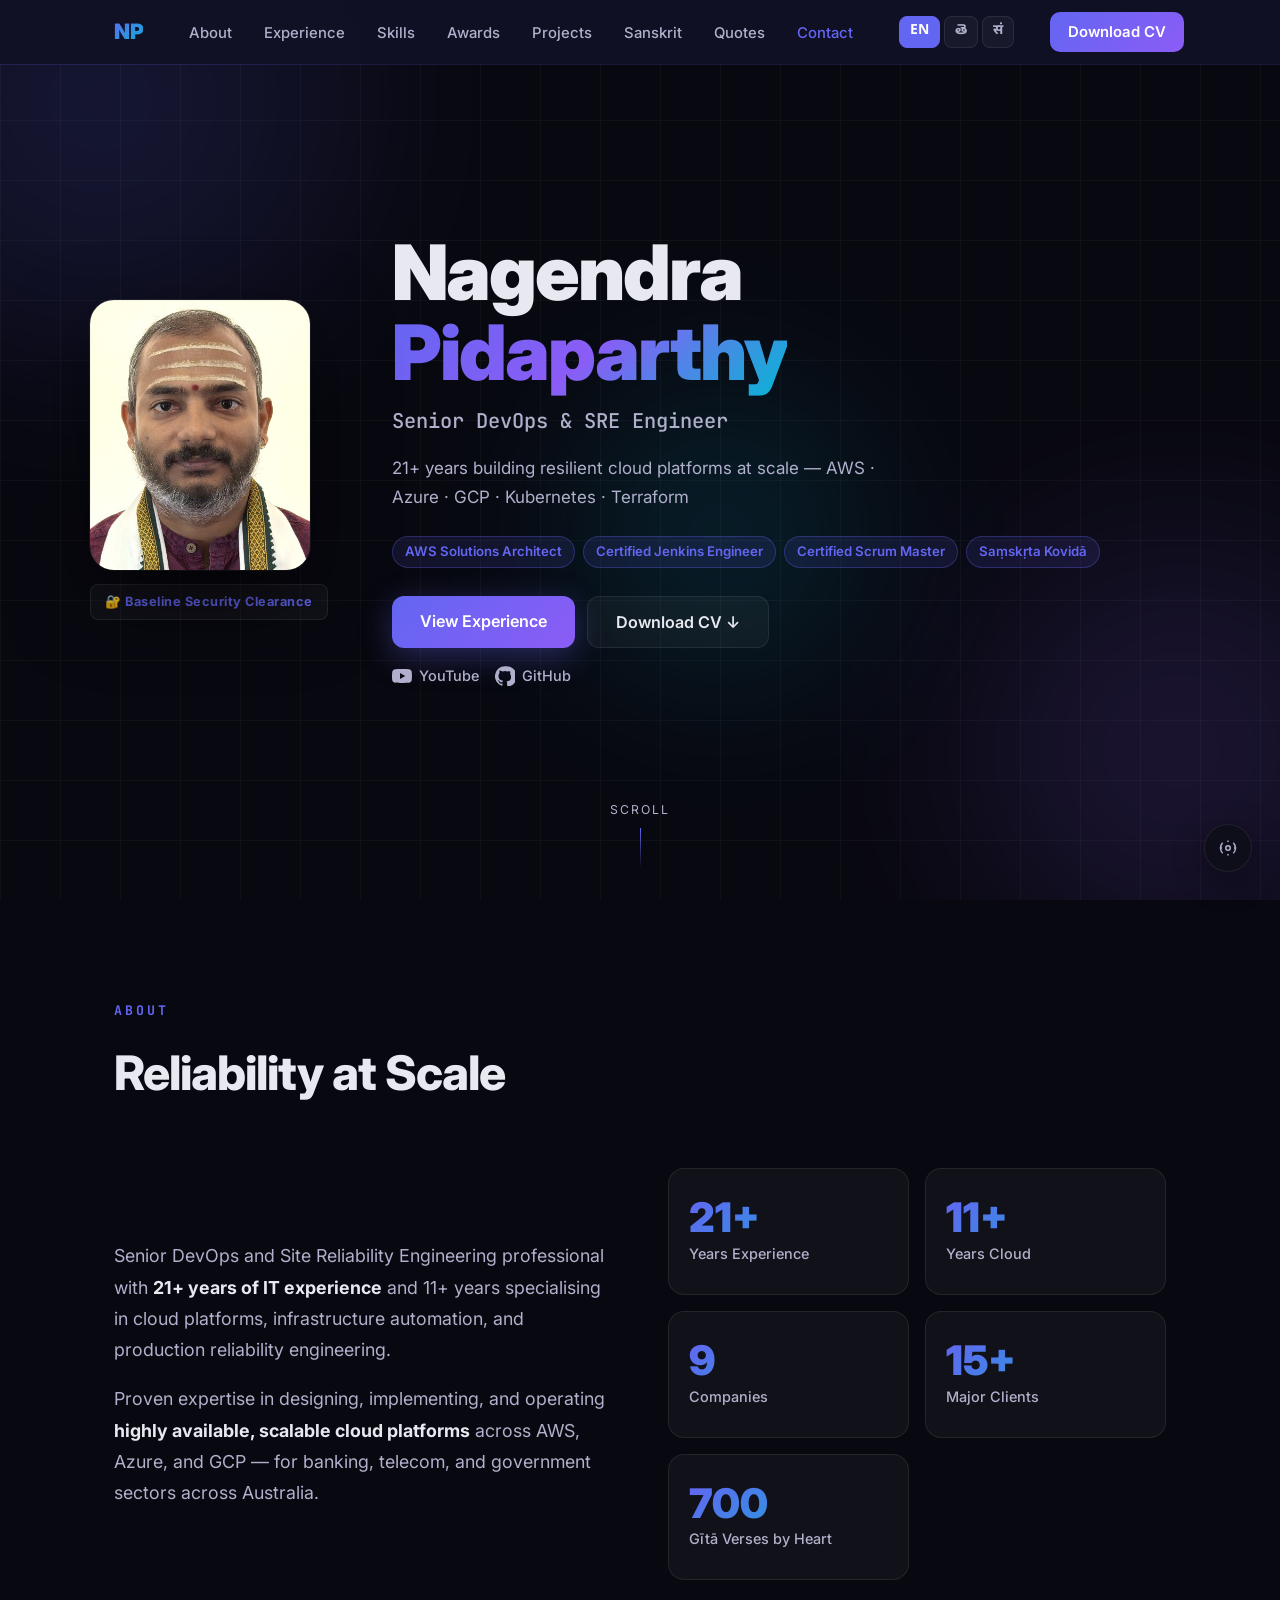
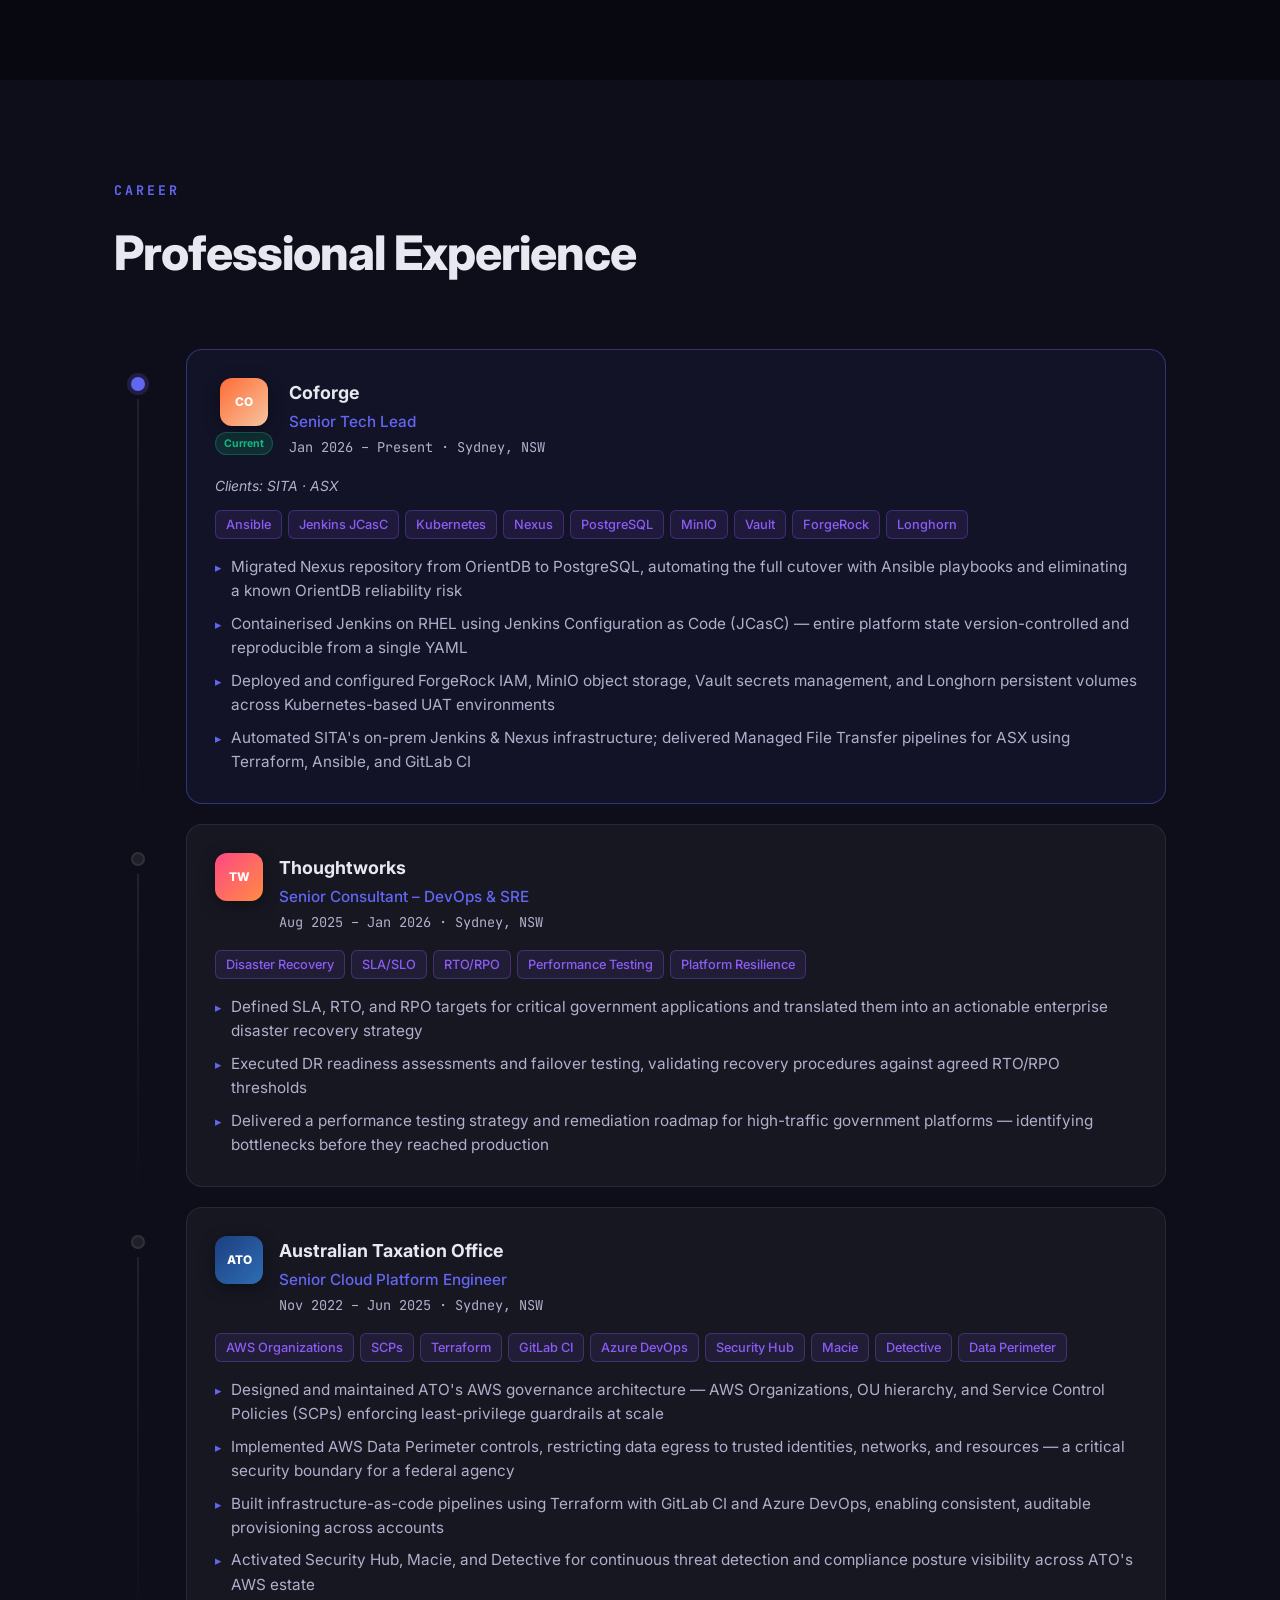
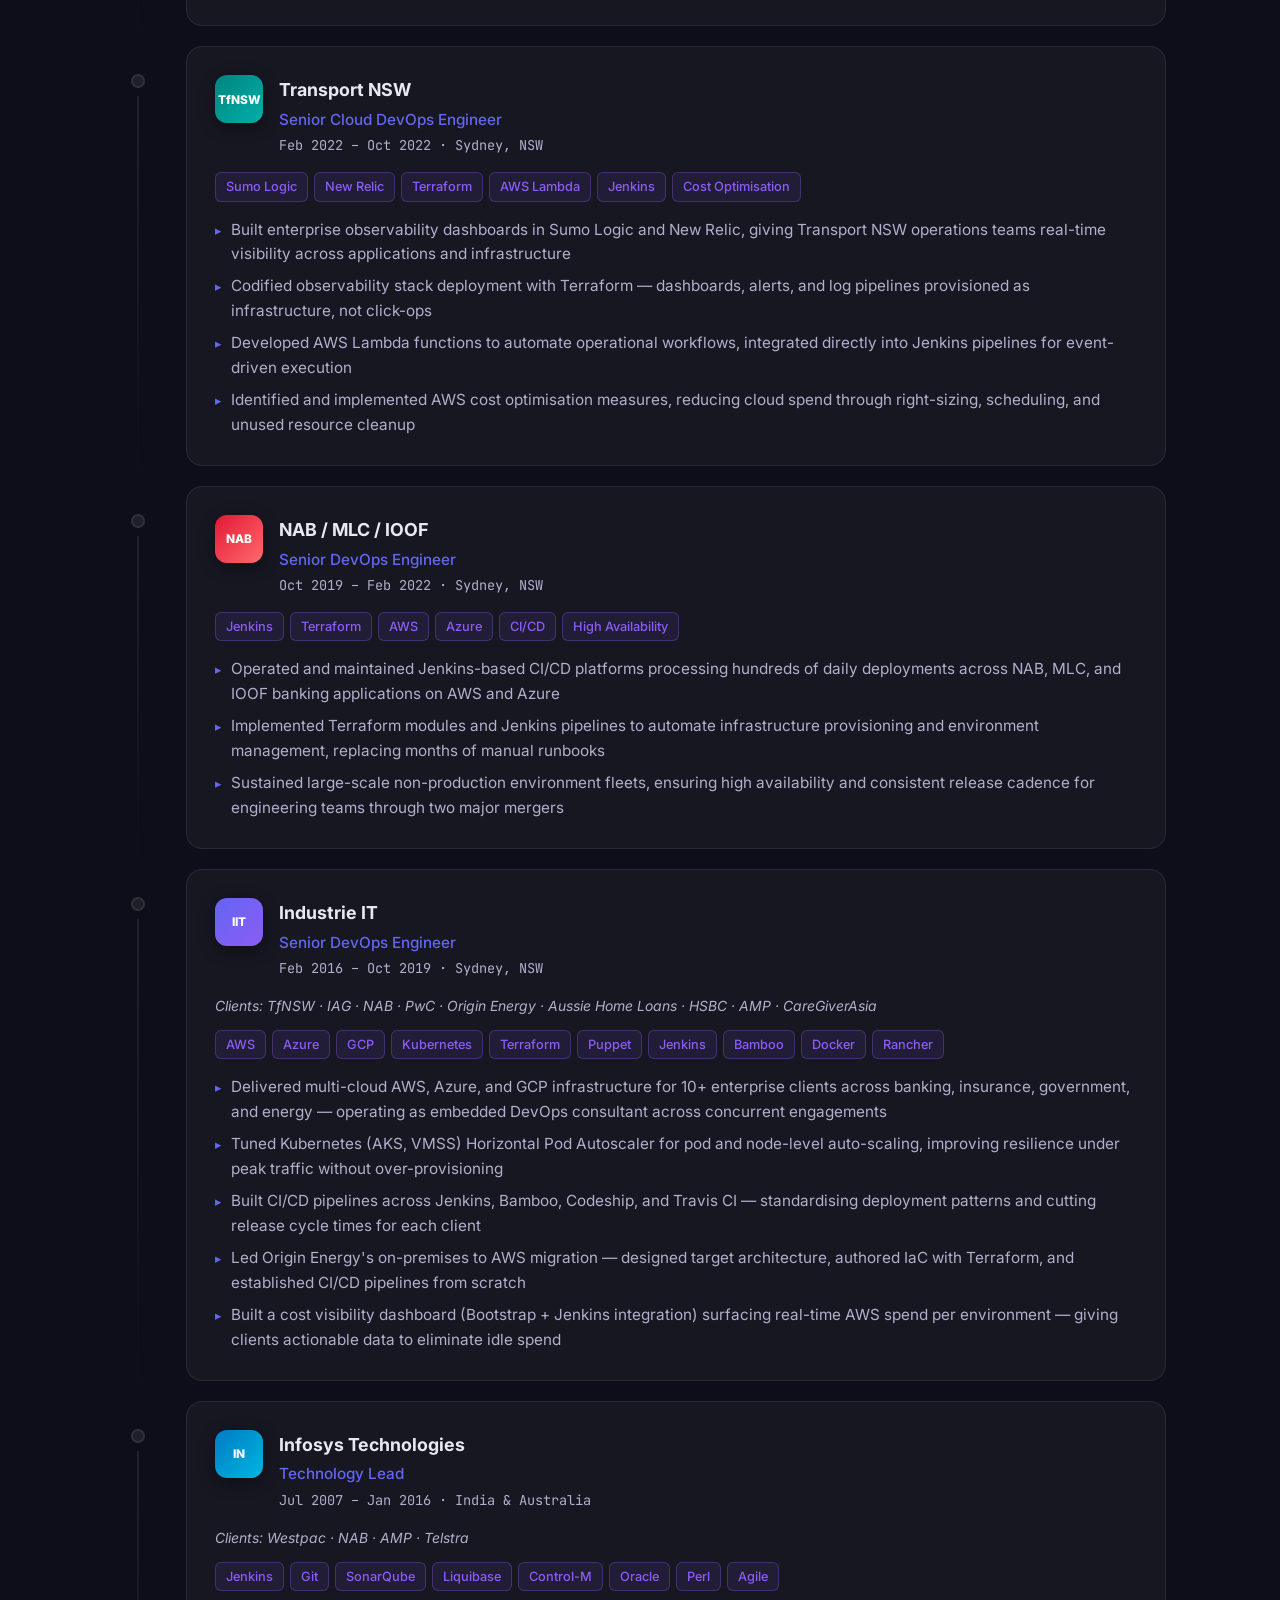
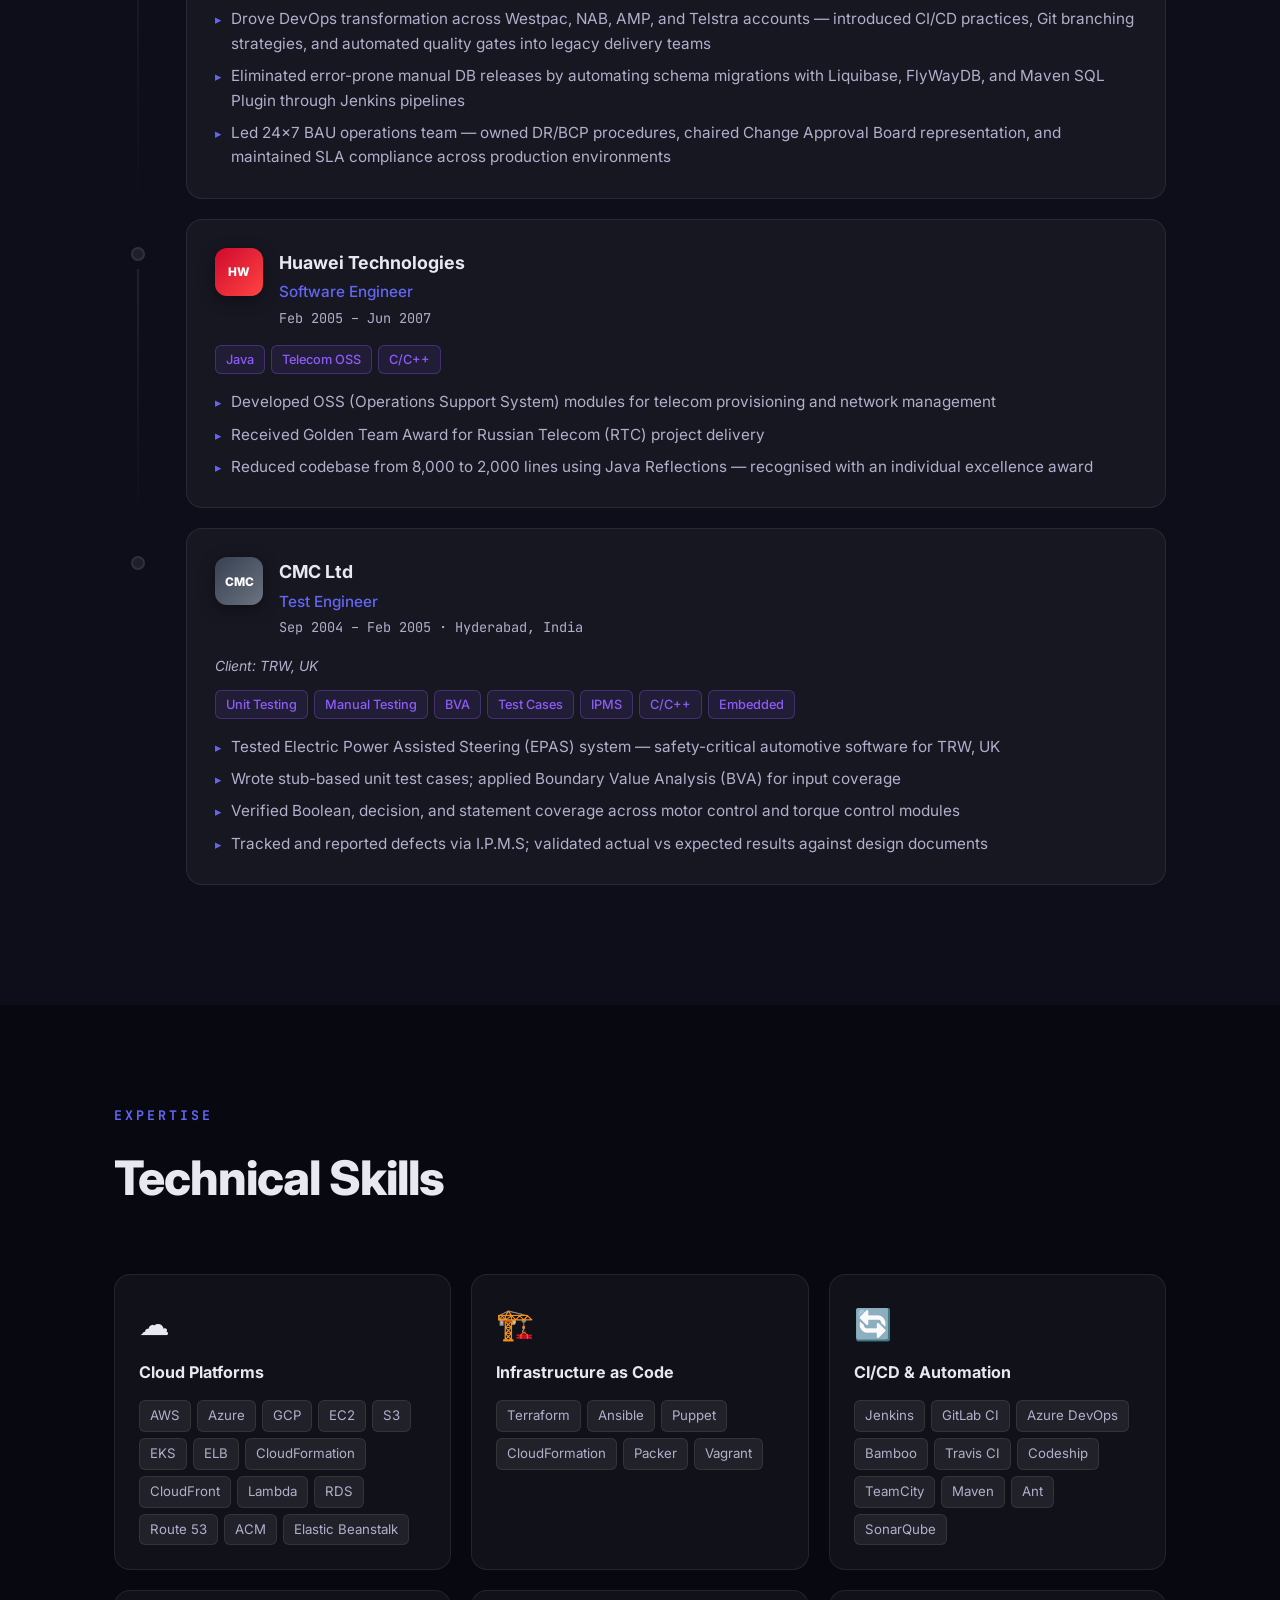
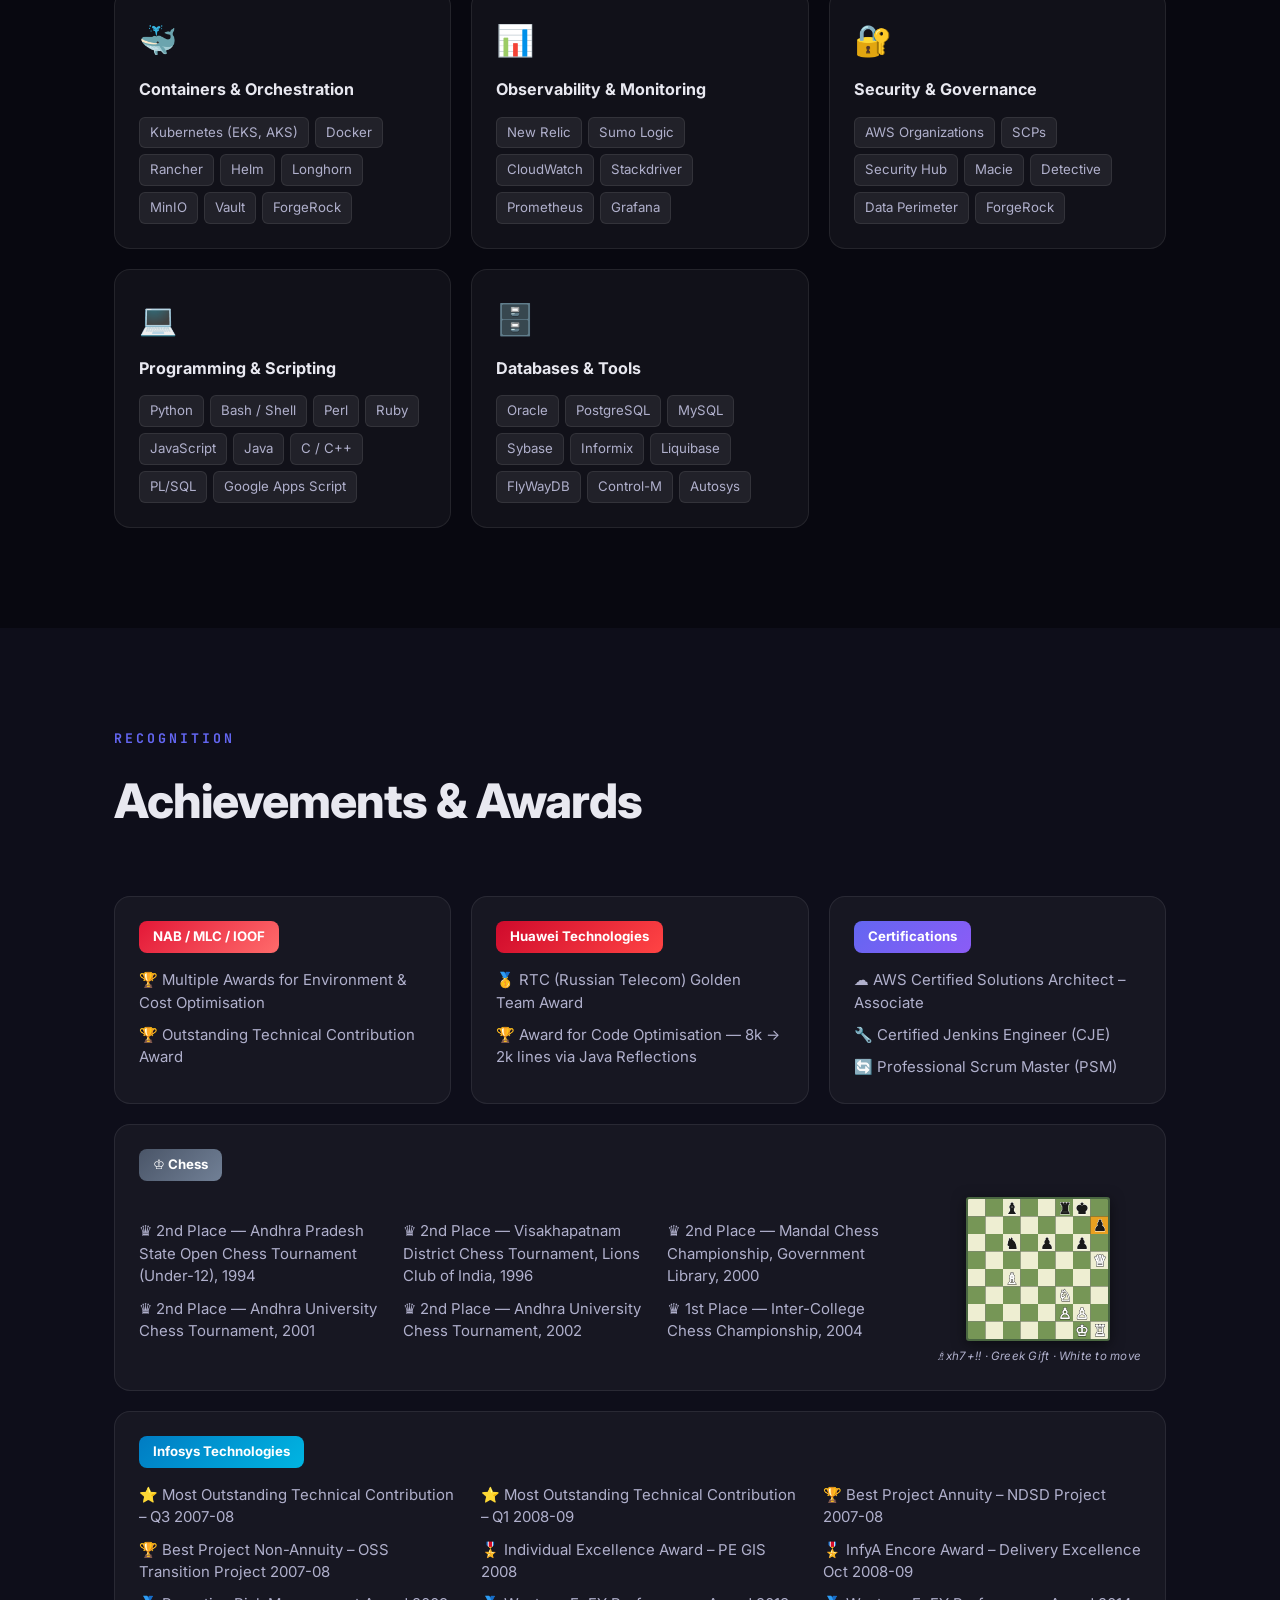
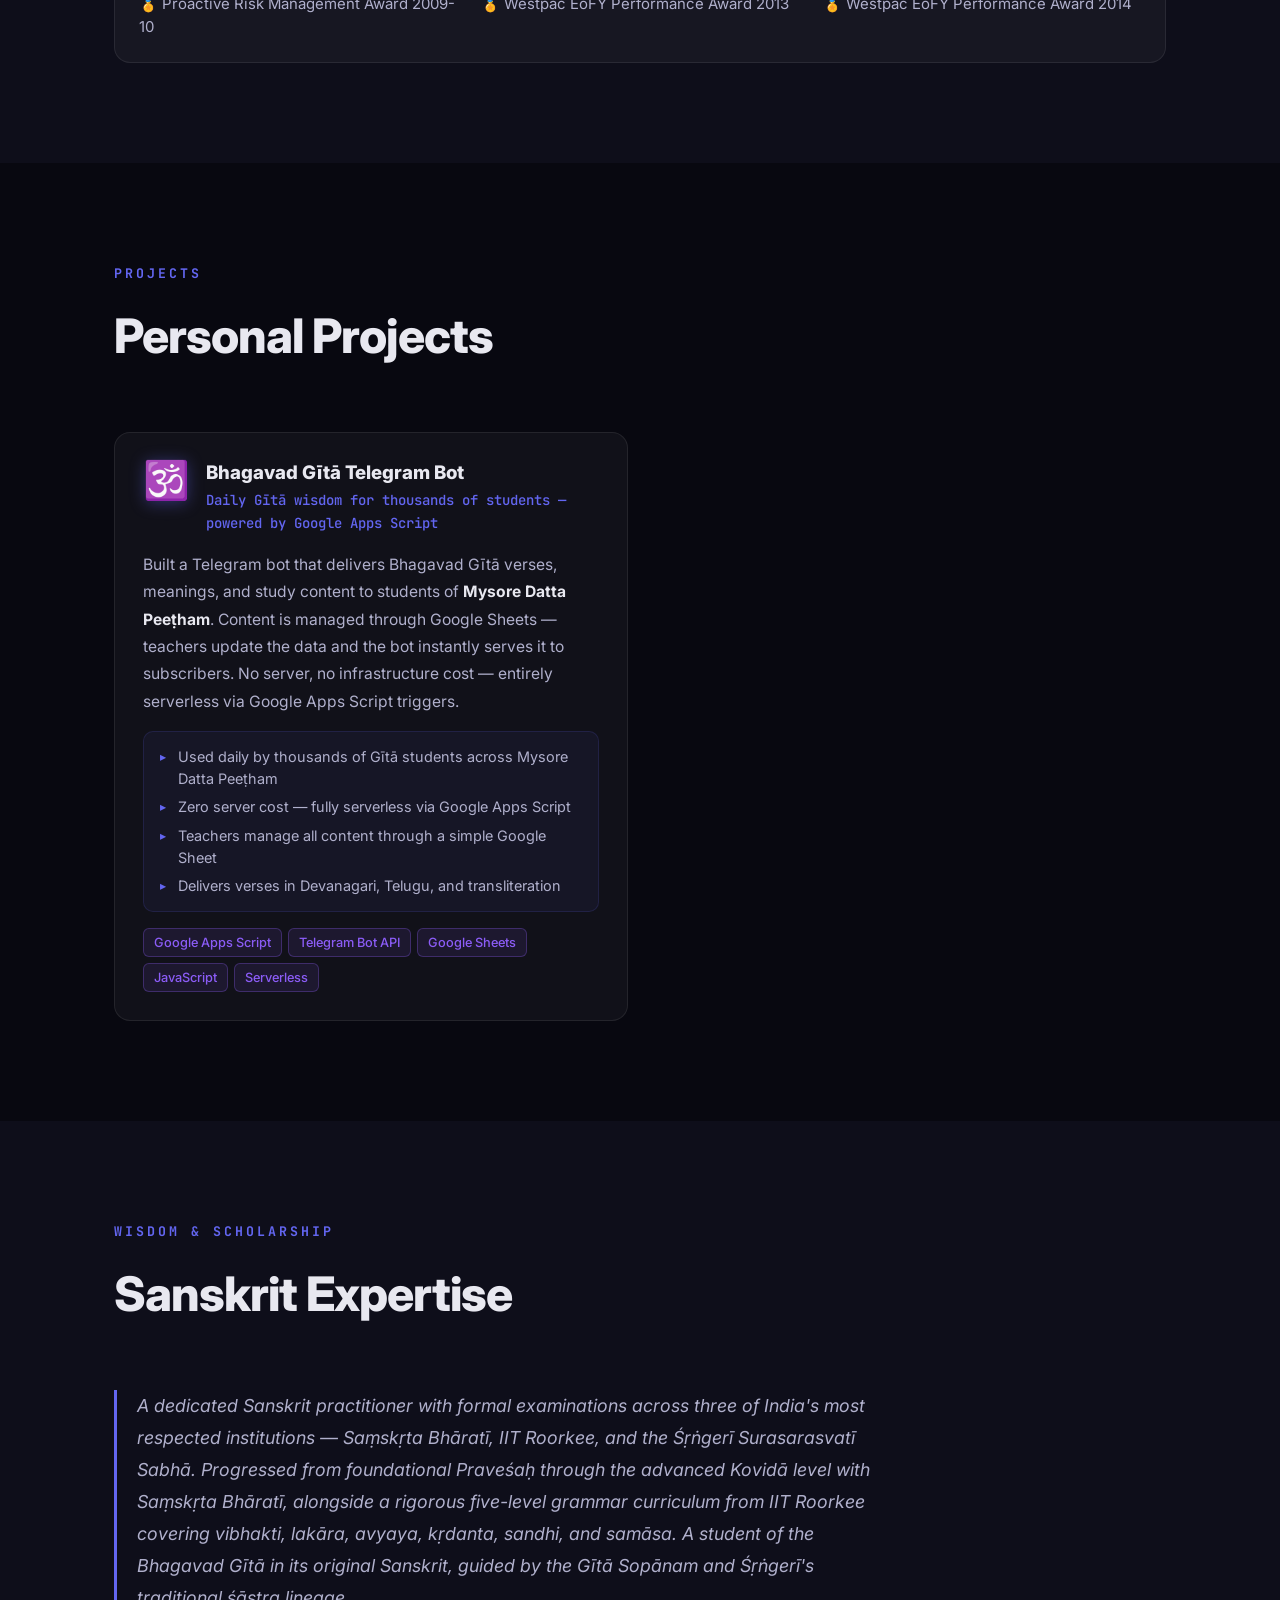
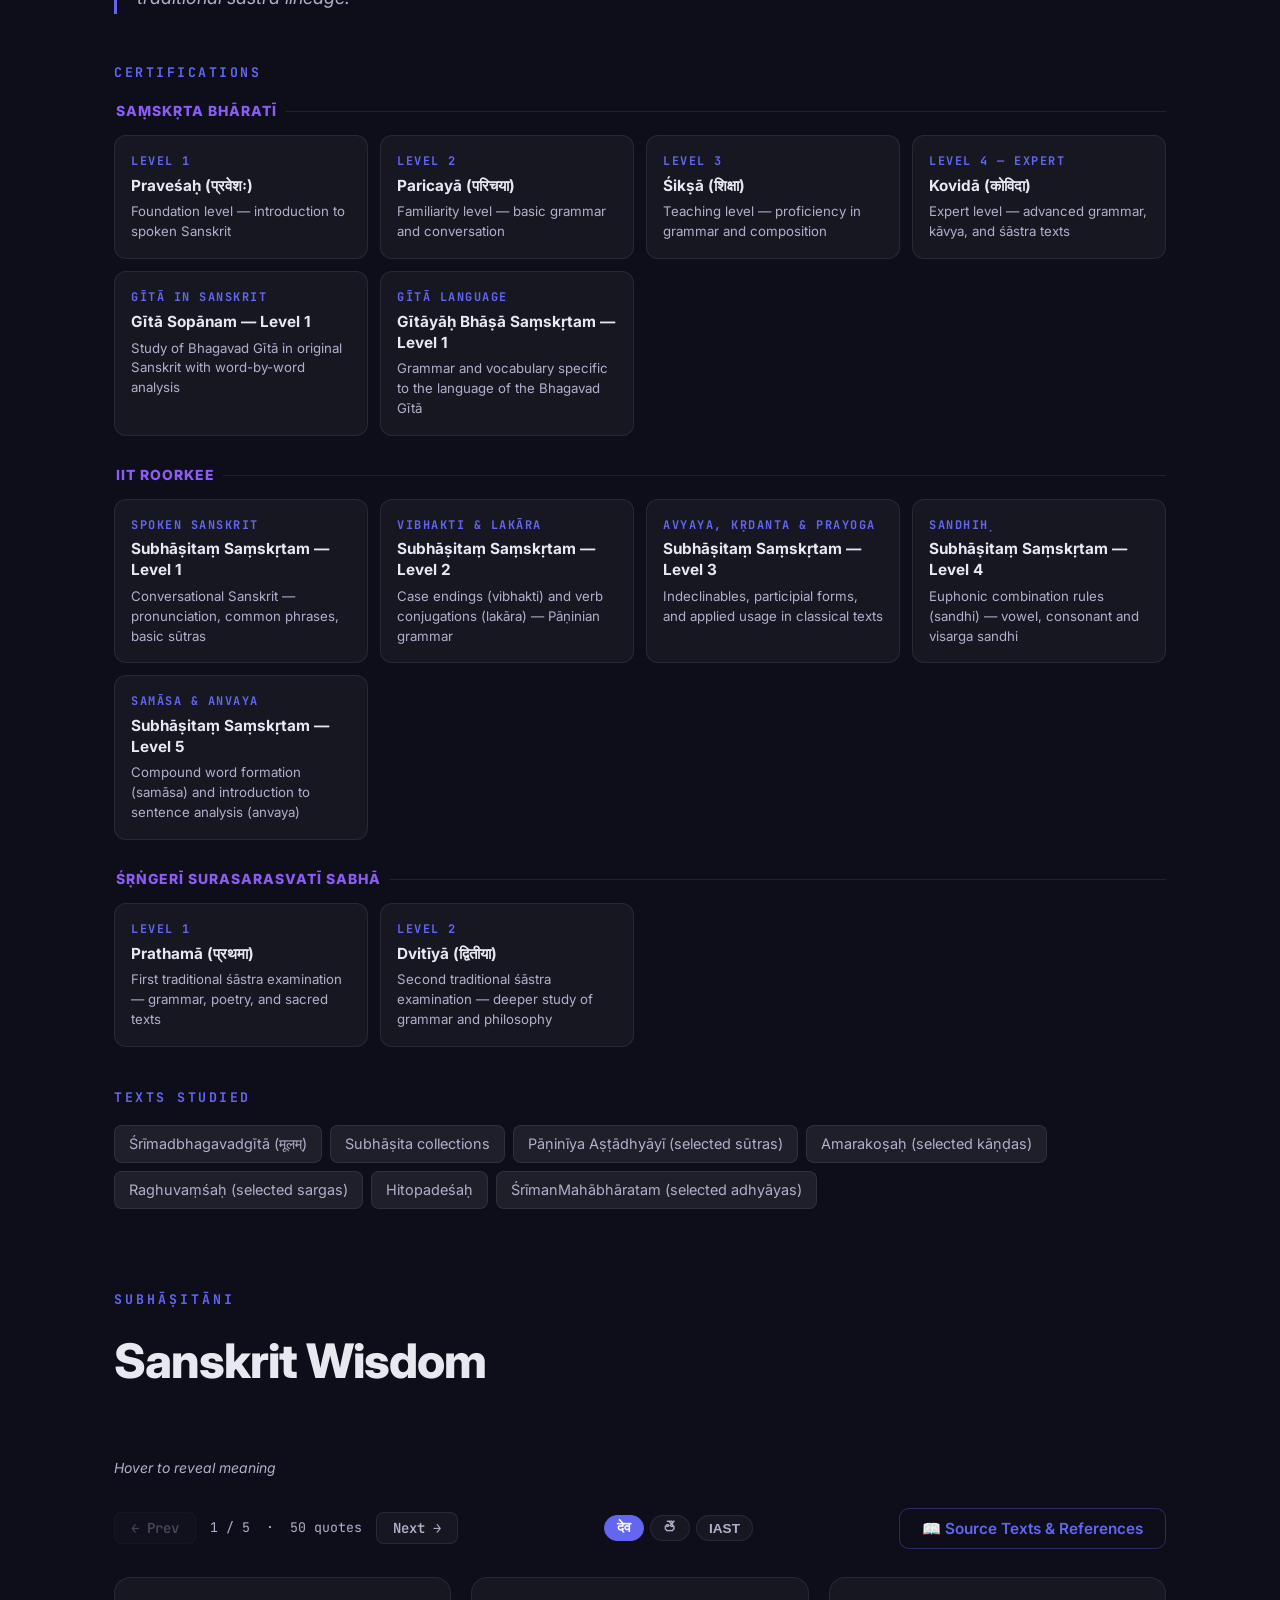
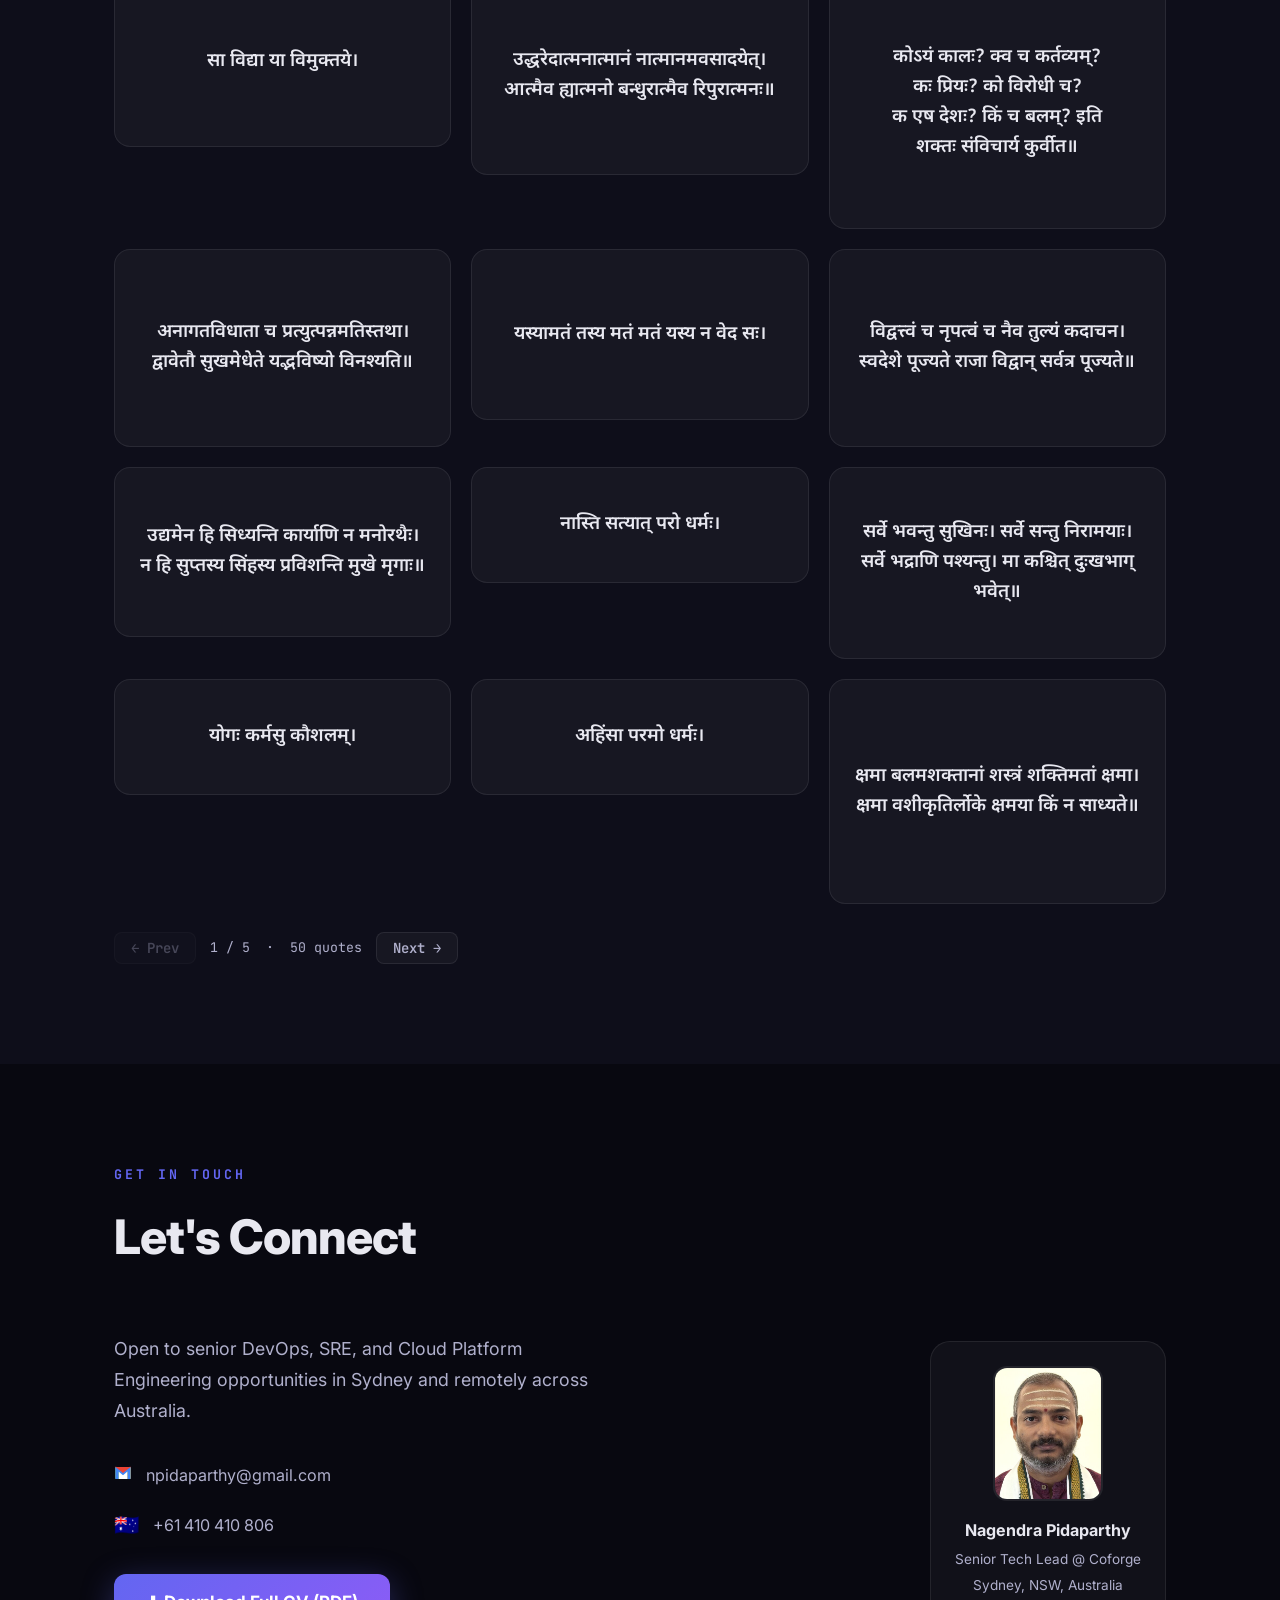
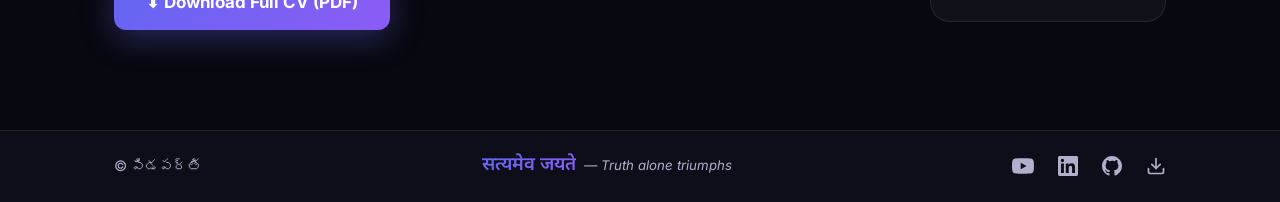
==== commit 36053740: "feat: add 24-favicon rotation (Gāyatrī akṣaras) + update HOWTO & validate - favicon/ — 24 SVG NP log" ====
--- a/index.html
+++ b/index.html
@@ -8,6 +8,25 @@
   <link rel="preconnect" href="https://fonts.googleapis.com" />
   <link rel="preconnect" href="https://fonts.gstatic.com" crossorigin />
   <link href="https://fonts.googleapis.com/css2?family=Inter:wght@300;400;500;600;700;800;900&family=JetBrains+Mono:wght@400;500&family=Noto+Sans+Telugu:wght@400;600;700&family=Noto+Sans+Devanagari:wght@400;600;700&display=swap" rel="stylesheet" />
+  <!-- Favicon: pick one randomly from /favicon/ on each page load -->
+  <script>
+    (function(){
+      // 24 designs — one for each syllable of the Gāyatrī mantra
+      var favicons = [
+        'np-serif','np-gradient','np-dark-border','np-circle',
+        'np-split-tone','np-devanagari','np-hexagon','np-stacked',
+        'np-interlocked','np-shield','np-diagonal','np-pill',
+        'np-diamond','np-retro','np-dev','np-outlined',
+        'np-coral','np-pink-gradient','np-navy-serif','np-ocean',
+        'np-hairline','np-sanskrit-border','np-metallic','np-slash'
+      ];
+      var pick = favicons[Math.floor(Math.random() * favicons.length)];
+      var link = document.createElement('link');
+      link.rel = 'icon'; link.type = 'image/svg+xml';
+      link.href = '/favicon/' + pick + '.svg';
+      document.head.appendChild(link);
+    })();
+  </script>
   <!-- Load data + theme before styles to avoid flash -->
   <script src="js/cv-data.js"></script>
   <script src="js/theme.js"></script>
--- a/css/sanskrit.css
+++ b/css/sanskrit.css
@@ -175,6 +175,29 @@
   margin-bottom: 0;
 }
 
+/* Script picker pills */
+.script-picker {
+  display: flex;
+  gap: 6px;
+}
+.script-btn {
+  padding: 4px 12px;
+  border-radius: 20px;
+  font-size: 0.8rem;
+  font-weight: 600;
+  border: 1px solid var(--border);
+  background: var(--surface);
+  color: var(--text-muted);
+  cursor: pointer;
+  transition: background var(--transition), color var(--transition), border-color var(--transition);
+}
+.script-btn:hover { color: var(--text); border-color: var(--accent); }
+.script-btn.active {
+  background: var(--accent);
+  border-color: var(--accent);
+  color: #fff;
+}
+
 .quotes-pagination {
   display: flex;
   align-items: center;
@@ -283,17 +306,25 @@
 .quote-script.telugu {
   font-family: 'Noto Sans Telugu', serif;
   font-size: 1rem;
-  color: var(--text-muted);
+  color: var(--text);
   line-height: 1.7;
 }
 
 .quote-iast {
   font-family: 'JetBrains Mono', monospace;
-  font-size: 0.78rem;
-  color: var(--accent);
+  font-size: 0.88rem;
+  color: var(--text);
   font-style: italic;
   line-height: 1.6;
 }
+
+/* Show only the active script — controlled by data-script on .js-quotes-grid */
+.js-quotes-grid .quote-script,
+.js-quotes-grid .quote-iast { display: none; }
+
+.js-quotes-grid[data-script="devanagari"] .quote-script.devanagari { display: block; }
+.js-quotes-grid[data-script="telugu"]     .quote-script.telugu     { display: block; }
+.js-quotes-grid[data-script="iast"]       .quote-iast              { display: block; }
 
 /* Quote back */
 .quote-meaning {
